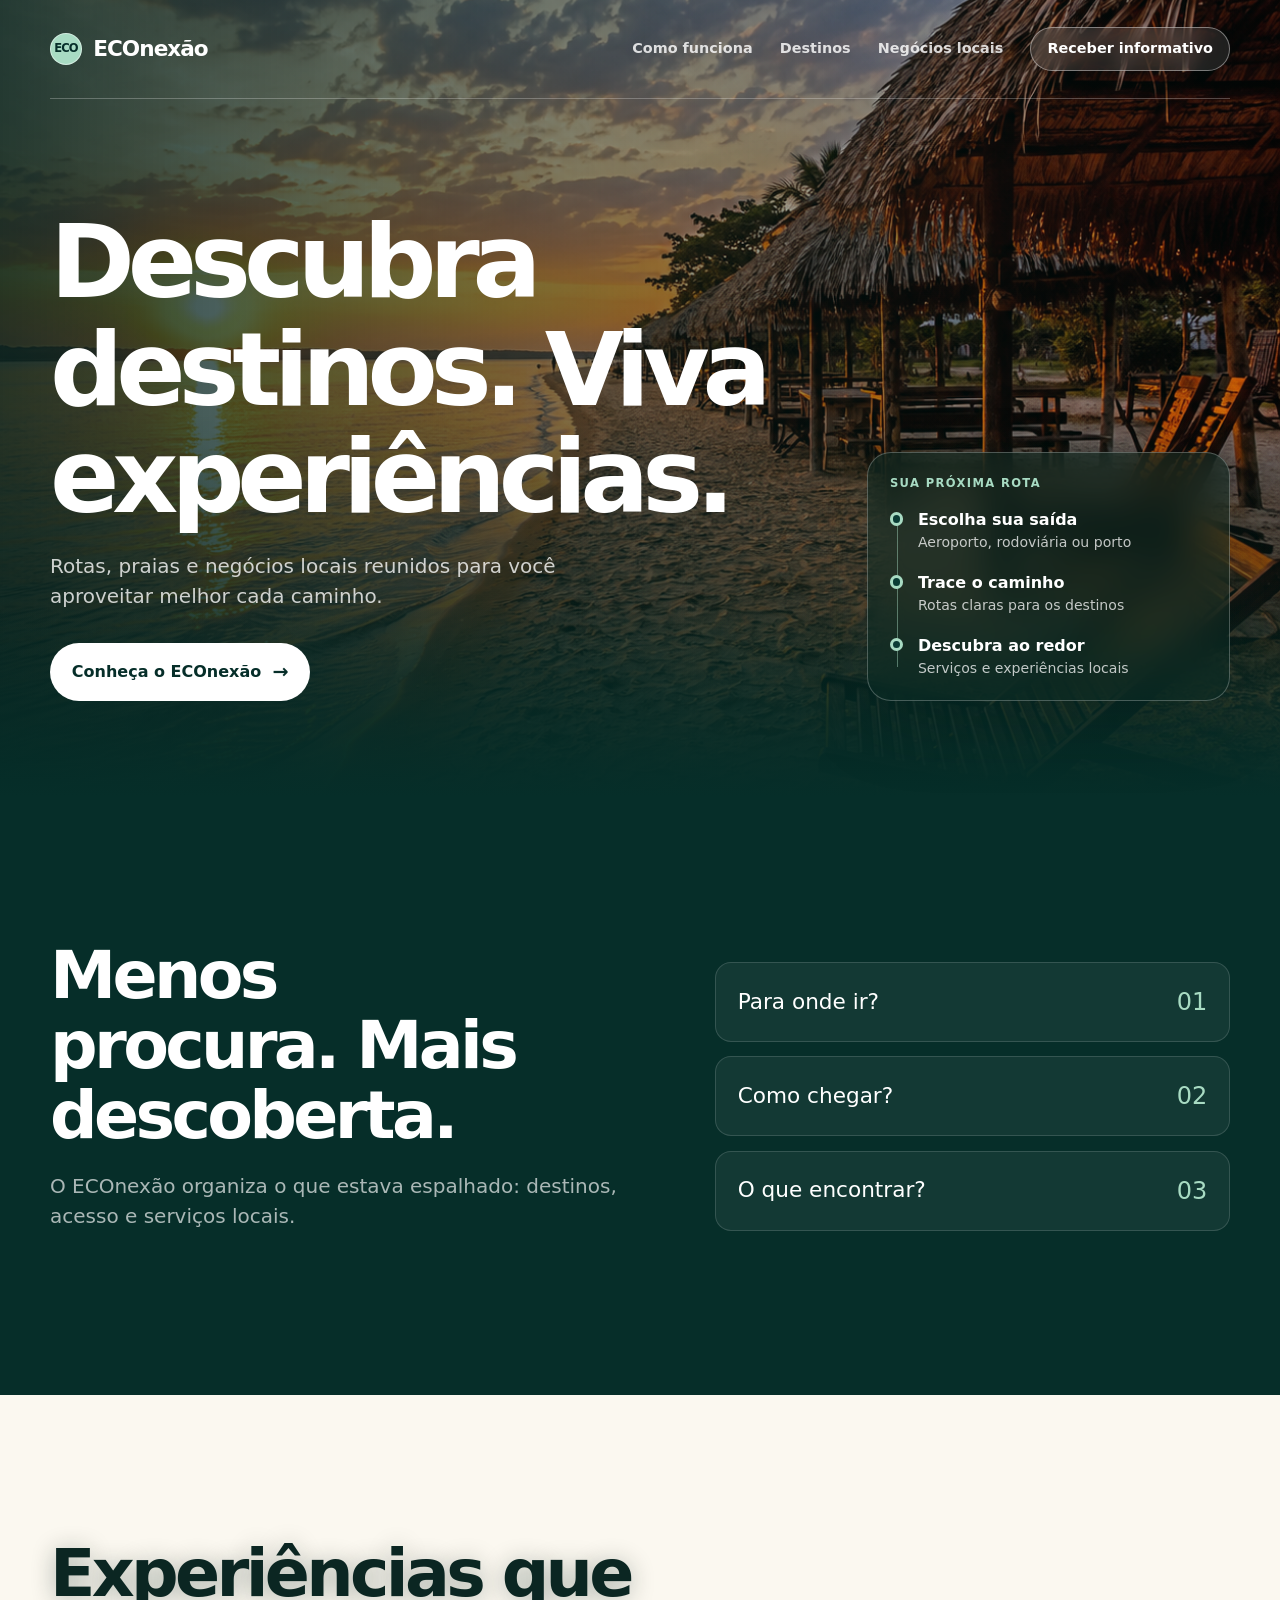
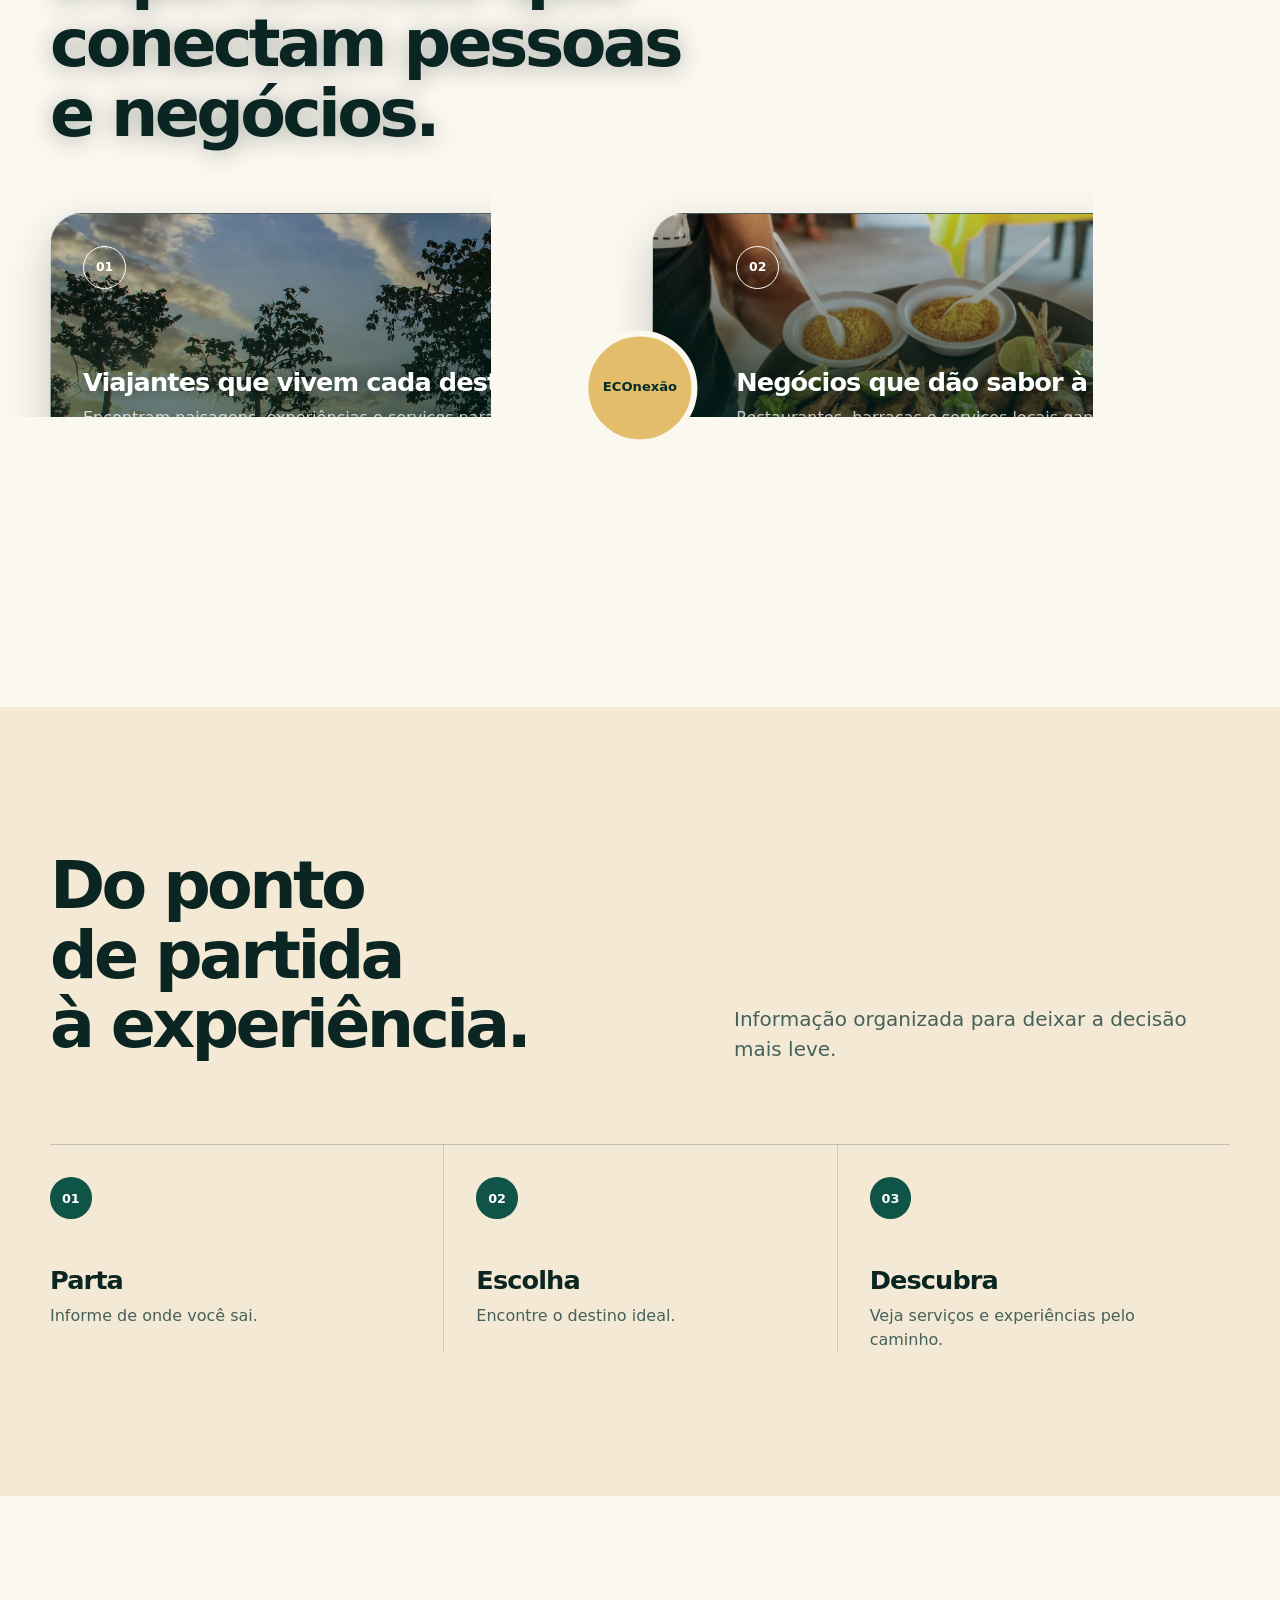
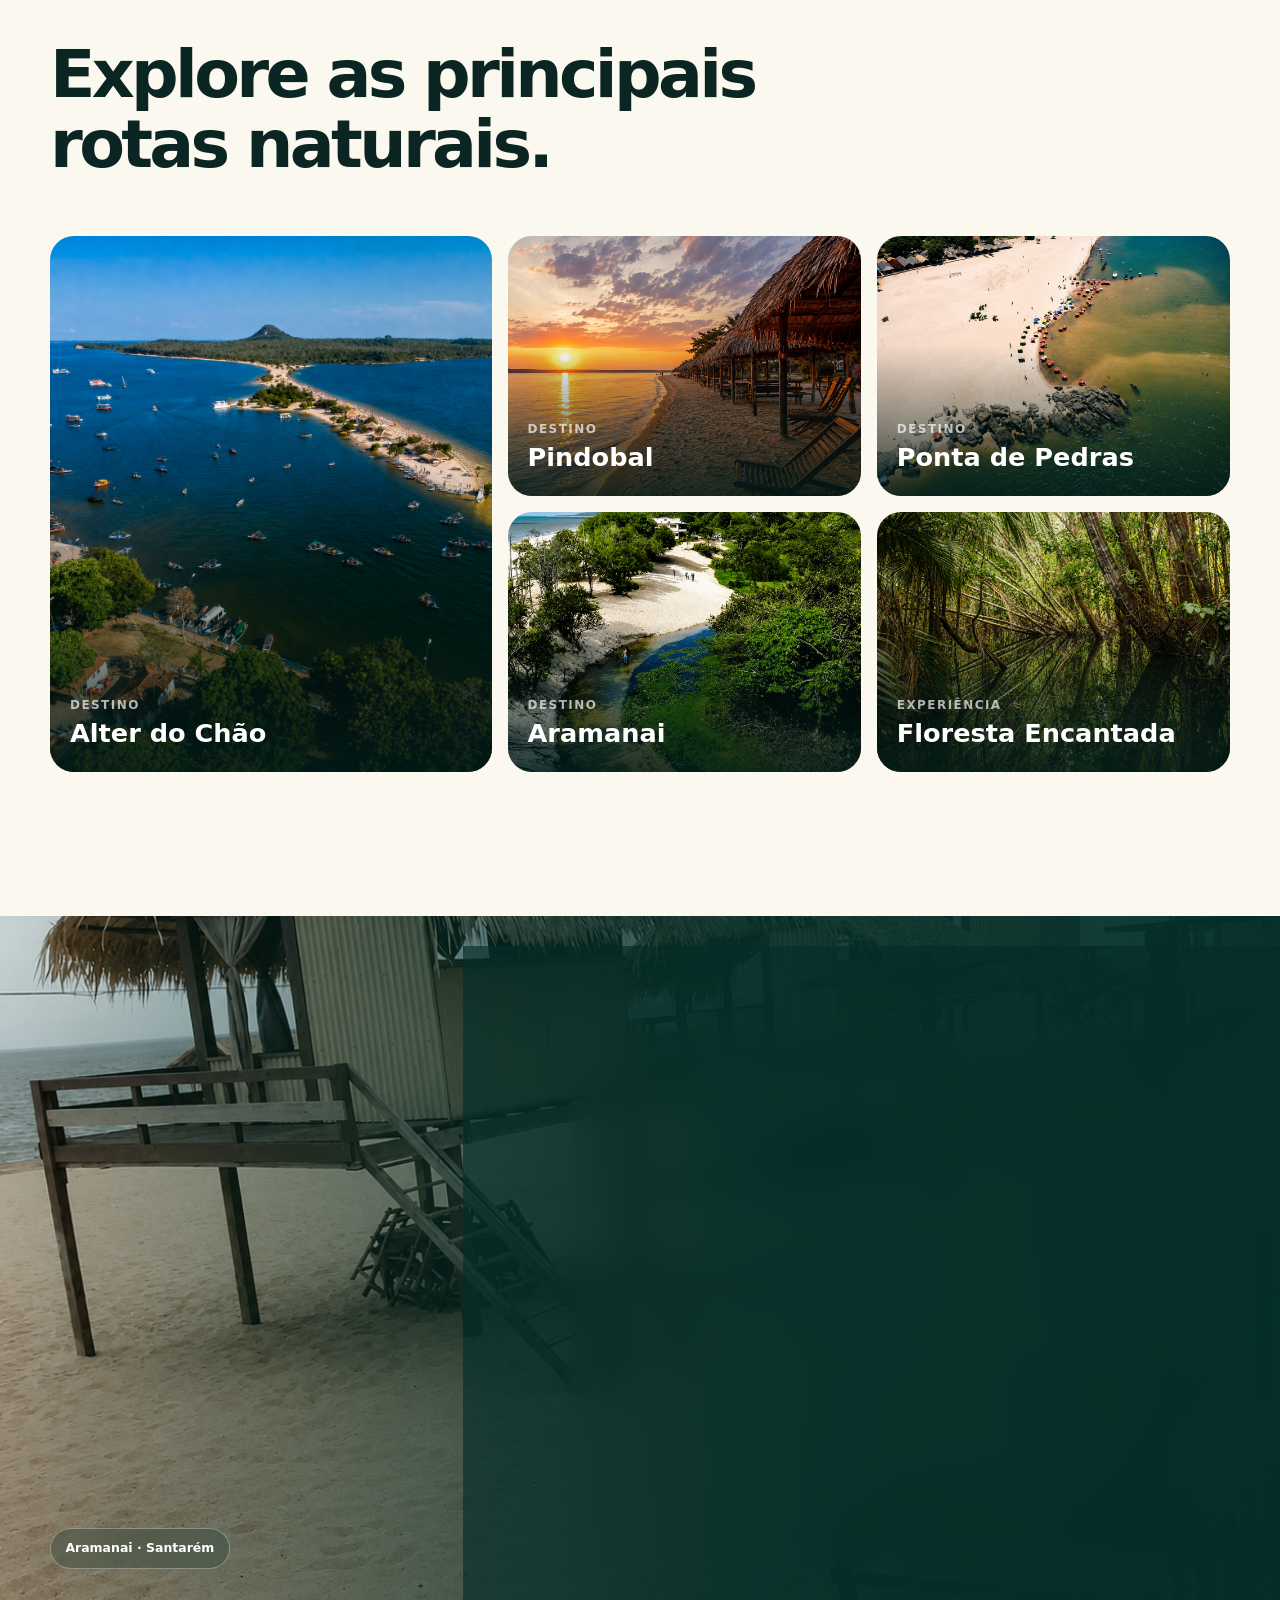
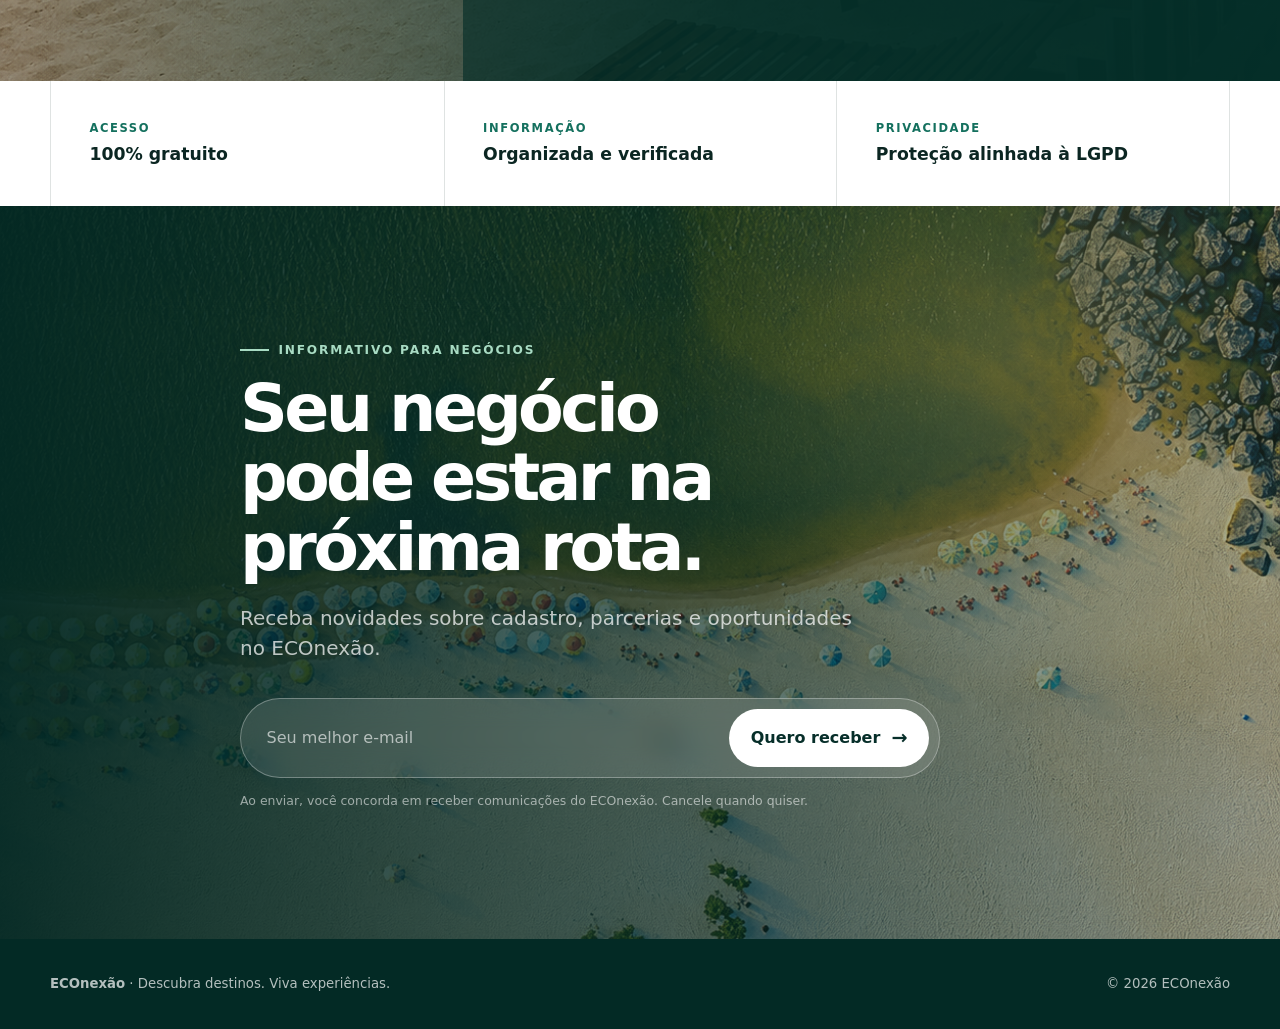
==== index.html @ aab12cb5 "Adicionar landing page do ECOnexao" ====
<!doctype html>
<html lang="pt-BR">
  <head>
    <meta charset="utf-8" />
    <meta name="viewport" content="width=device-width, initial-scale=1" />
    <meta
      name="description"
      content="ECOnexão conecta visitantes, rotas naturais e negócios locais de Santarém em uma experiência simples e gratuita."
    />
    <meta name="theme-color" content="#0a3c35" />
    <meta property="og:type" content="website" />
    <meta property="og:title" content="ECOnexão — Descubra destinos. Viva experiências." />
    <meta
      property="og:description"
      content="Rotas, praias e negócios locais em um só lugar."
    />
    <meta property="og:image" content="assets/images/alter3.png" />
    <title>ECOnexão — Descubra destinos. Viva experiências.</title>

    <style>
      :root {
        --ink: #0b2622;
        --ink-soft: #45615b;
        --green-950: #062e29;
        --green-900: #0a3c35;
        --green-800: #105347;
        --green-700: #14705e;
        --mint: #a8dbc3;
        --sand: #f4e9d4;
        --gold: #e3bd69;
        --cream: #fbf8f0;
        --white: #ffffff;
        --line: rgba(11, 38, 34, 0.13);
        --shadow: 0 24px 70px rgba(4, 35, 30, 0.17);
        --radius-xl: 2rem;
        --radius-lg: 1.5rem;
        --radius-md: 1rem;
        --page: min(1180px, calc(100% - 3rem));
      }

      *,
      *::before,
      *::after {
        box-sizing: border-box;
      }

      html {
        scroll-behavior: smooth;
      }

      body {
        margin: 0;
        color: var(--ink);
        background: var(--cream);
        font-family:
          Inter, ui-sans-serif, system-ui, -apple-system, BlinkMacSystemFont, "Segoe UI",
          sans-serif;
        line-height: 1.5;
        -webkit-font-smoothing: antialiased;
      }

      body.menu-open {
        overflow: hidden;
      }

      img {
        display: block;
        max-width: 100%;
      }

      a {
        color: inherit;
        text-decoration: none;
      }

      button,
      input {
        font: inherit;
      }

      button,
      a {
        -webkit-tap-highlight-color: transparent;
      }

      :focus-visible {
        outline: 3px solid var(--gold);
        outline-offset: 4px;
      }

      .skip-link {
        position: fixed;
        z-index: 100;
        top: 0.75rem;
        left: 0.75rem;
        padding: 0.7rem 1rem;
        border-radius: 999px;
        color: var(--white);
        background: var(--green-900);
        transform: translateY(-150%);
        transition: transform 180ms ease;
      }

      .skip-link:focus {
        transform: translateY(0);
      }

      .container {
        width: var(--page);
        margin-inline: auto;
      }

      .eyebrow {
        display: inline-flex;
        align-items: center;
        gap: 0.6rem;
        margin: 0 0 1rem;
        color: var(--green-700);
        font-size: 0.76rem;
        font-weight: 800;
        letter-spacing: 0.15em;
        line-height: 1.2;
        text-transform: uppercase;
      }

      .eyebrow::before {
        width: 1.8rem;
        height: 2px;
        background: currentColor;
        content: "";
      }

      .eyebrow--light {
        color: var(--mint);
      }

      h1,
      h2,
      h3,
      p {
        margin-top: 0;
      }

      h1,
      h2,
      h3 {
        line-height: 1.05;
        text-wrap: balance;
      }

      h1 {
        max-width: 820px;
        margin-bottom: 1.3rem;
        font-size: clamp(3.6rem, 8vw, 7.8rem);
        font-weight: 560;
        letter-spacing: -0.07em;
      }

      h2 {
        margin-bottom: 1.25rem;
        font-size: clamp(2.25rem, 5.2vw, 4.8rem);
        font-weight: 580;
        letter-spacing: -0.055em;
      }

      h3 {
        margin-bottom: 0.65rem;
        font-size: clamp(1.35rem, 2vw, 1.8rem);
        letter-spacing: -0.035em;
      }

      .lead {
        max-width: 670px;
        color: var(--ink-soft);
        font-size: clamp(1.05rem, 2vw, 1.25rem);
      }

      .button {
        display: inline-flex;
        min-height: 3.35rem;
        align-items: center;
        justify-content: center;
        gap: 0.7rem;
        padding: 0.85rem 1.3rem;
        border: 1px solid transparent;
        border-radius: 999px;
        color: var(--white);
        background: var(--green-700);
        font-weight: 760;
        cursor: pointer;
        transition:
          transform 180ms ease,
          background-color 180ms ease,
          box-shadow 180ms ease;
      }

      .button:hover {
        background: var(--green-800);
        box-shadow: 0 13px 28px rgba(6, 46, 41, 0.2);
        transform: translateY(-2px);
      }

      .button--light {
        color: var(--green-950);
        background: var(--white);
      }

      .button--light:hover {
        color: var(--white);
        background: var(--green-700);
      }

      .button__arrow {
        font-size: 1.2em;
        transition: transform 180ms ease;
      }

      .button:hover .button__arrow {
        transform: translateX(3px);
      }

      /* Header */
      .site-header {
        position: absolute;
        z-index: 20;
        top: 0;
        right: 0;
        left: 0;
        color: var(--white);
      }

      .nav {
        display: flex;
        min-height: 6.2rem;
        align-items: center;
        justify-content: space-between;
        gap: 2rem;
        border-bottom: 1px solid rgba(255, 255, 255, 0.25);
      }

      .brand {
        display: inline-flex;
        align-items: center;
        gap: 0.7rem;
        font-size: 1.35rem;
        font-weight: 760;
        letter-spacing: -0.045em;
      }

      .brand__mark {
        display: grid;
        width: 2rem;
        height: 2rem;
        place-items: center;
        border: 1px solid rgba(255, 255, 255, 0.5);
        border-radius: 50%;
        color: var(--green-950);
        background: var(--mint);
        font-size: 0.72rem;
        font-weight: 900;
        letter-spacing: -0.08em;
      }

      .nav__links {
        display: flex;
        align-items: center;
        gap: 1.7rem;
        font-size: 0.9rem;
        font-weight: 680;
      }

      .nav__links > a:not(.nav__cta) {
        opacity: 0.82;
        transition: opacity 180ms ease;
      }

      .nav__links > a:hover {
        opacity: 1;
      }

      .nav__cta {
        padding: 0.65rem 1rem;
        border: 1px solid rgba(255, 255, 255, 0.4);
        border-radius: 999px;
        background: rgba(255, 255, 255, 0.1);
        backdrop-filter: blur(10px);
      }

      .menu-button {
        display: none;
        width: 2.8rem;
        height: 2.8rem;
        padding: 0;
        border: 1px solid rgba(255, 255, 255, 0.35);
        border-radius: 50%;
        color: var(--white);
        background: rgba(255, 255, 255, 0.08);
        font-size: 1.25rem;
        cursor: pointer;
      }

      /* Hero */
      .hero {
        position: relative;
        display: grid;
        min-height: 780px;
        align-items: end;
        overflow: hidden;
        color: var(--white);
        background:
          linear-gradient(90deg, rgba(2, 32, 28, 0.85) 0%, rgba(2, 32, 28, 0.4) 56%, rgba(2, 32, 28, 0.16) 100%),
          linear-gradient(0deg, rgba(3, 36, 31, 0.84) 0%, transparent 48%),
          url("assets/images/pindobal4.png") center 63% / cover no-repeat;
      }

      .hero::after {
        position: absolute;
        inset: auto 0 0;
        height: 12rem;
        background: linear-gradient(0deg, var(--green-950), transparent);
        content: "";
        pointer-events: none;
      }

      .hero__content {
        position: relative;
        z-index: 2;
        display: grid;
        grid-template-columns: minmax(0, 1.35fr) minmax(280px, 0.65fr);
        align-items: end;
        gap: 4rem;
        padding: 13rem 0 6rem;
      }

      .hero__copy .eyebrow {
        color: var(--mint);
      }

      .hero__copy .lead {
        max-width: 590px;
        margin-bottom: 2rem;
        color: rgba(255, 255, 255, 0.78);
      }

      .route-card {
        padding: 1.35rem;
        border: 1px solid rgba(255, 255, 255, 0.25);
        border-radius: var(--radius-lg);
        background: rgba(5, 43, 37, 0.45);
        box-shadow: var(--shadow);
        backdrop-filter: blur(18px);
      }

      .route-card__label {
        margin-bottom: 1rem;
        color: var(--mint);
        font-size: 0.72rem;
        font-weight: 800;
        letter-spacing: 0.12em;
        text-transform: uppercase;
      }

      .route-card__path {
        position: relative;
        display: grid;
        gap: 1.1rem;
        margin: 0;
        padding: 0;
        list-style: none;
      }

      .route-card__path::before {
        position: absolute;
        top: 0.75rem;
        bottom: 0.75rem;
        left: 0.42rem;
        width: 1px;
        background: rgba(168, 219, 195, 0.45);
        content: "";
      }

      .route-card__path li {
        position: relative;
        display: grid;
        grid-template-columns: 1rem 1fr;
        gap: 0.75rem;
        align-items: start;
        color: rgba(255, 255, 255, 0.75);
        font-size: 0.88rem;
      }

      .route-card__path li::before {
        z-index: 1;
        width: 0.85rem;
        height: 0.85rem;
        margin-top: 0.25rem;
        border: 3px solid var(--mint);
        border-radius: 50%;
        background: var(--green-900);
        content: "";
      }

      .route-card__path strong {
        display: block;
        color: var(--white);
        font-size: 1rem;
      }

      /* Narrative */
      .problem {
        position: relative;
        padding: 9rem 0;
        color: var(--white);
        background: var(--green-950);
      }

      .problem__grid {
        display: grid;
        grid-template-columns: 1.05fr 0.95fr;
        align-items: center;
        gap: 6rem;
      }

      .problem h2 {
        max-width: 680px;
      }

      .problem .lead {
        color: rgba(255, 255, 255, 0.66);
      }

      .questions {
        position: relative;
        display: grid;
        gap: 0.9rem;
      }

      .question {
        display: flex;
        min-height: 5rem;
        align-items: center;
        justify-content: space-between;
        gap: 1.5rem;
        padding: 1.1rem 1.35rem;
        border: 1px solid rgba(255, 255, 255, 0.14);
        border-radius: var(--radius-md);
        background: rgba(255, 255, 255, 0.055);
        font-size: clamp(1.08rem, 2vw, 1.35rem);
      }

      .question span:last-child {
        color: var(--mint);
        font-size: 1.5rem;
      }

      .connection {
        position: relative;
        padding: 9rem 0;
        color: var(--ink);
        background: var(--cream);
      }

      .connection__head {
        max-width: 870px;
        margin-bottom: 4rem;
      }

      .connection__head h2 {
        text-shadow: 0 3px 24px rgba(2, 30, 26, 0.32);
      }

      .connection__grid {
        position: relative;
        display: grid;
        grid-template-columns: 1fr 1fr;
        gap: 1.5rem;
      }

      .audience-card {
        min-height: 350px;
        padding: 2rem;
        border: 1px solid rgba(255, 255, 255, 0.25);
        border-radius: var(--radius-xl);
        background: rgba(4, 48, 41, 0.68);
        box-shadow: 0 18px 45px rgba(2, 31, 27, 0.22);
        backdrop-filter: blur(14px);
      }

      .audience-card:first-child {
        color: var(--white);
        background:
          linear-gradient(0deg, rgba(3, 38, 33, 0.94) 0%, rgba(3, 38, 33, 0.48) 56%, rgba(3, 38, 33, 0.12) 100%),
          url("assets/images/turista.webp") center / cover no-repeat;
        text-shadow: 0 2px 18px rgba(2, 28, 25, 0.7);
      }

      .audience-card:last-child {
        padding-left: 5.2rem;
        color: var(--white);
        background:
          linear-gradient(0deg, rgba(3, 38, 33, 0.94) 0%, rgba(3, 38, 33, 0.58) 58%, rgba(3, 38, 33, 0.18) 100%),
          url("assets/images/charutinho.jpg") center / cover no-repeat;
        text-shadow: 0 2px 18px rgba(2, 28, 25, 0.7);
      }

      .audience-card__index {
        display: grid;
        width: 2.7rem;
        height: 2.7rem;
        margin-bottom: 5rem;
        place-items: center;
        border: 1px solid currentColor;
        border-radius: 50%;
        font-size: 0.78rem;
        font-weight: 800;
      }

      .audience-card p {
        max-width: 440px;
        margin-bottom: 0;
        opacity: 0.74;
      }

      .connection__bridge {
        position: absolute;
        z-index: 2;
        top: 50%;
        left: 50%;
        display: grid;
        width: 7.2rem;
        height: 7.2rem;
        place-items: center;
        border: 6px solid var(--cream);
        border-radius: 50%;
        color: var(--green-950);
        background: var(--gold);
        font-size: 0.82rem;
        font-weight: 850;
        text-align: center;
        transform: translate(-50%, -50%);
      }

      /* Steps */
      .how {
        padding: 9rem 0;
        background: var(--sand);
      }

      .how__head {
        display: grid;
        grid-template-columns: 1fr 0.8fr;
        align-items: end;
        gap: 4rem;
        margin-bottom: 4rem;
      }

      .how__head .lead {
        margin-bottom: 1rem;
      }

      .steps {
        display: grid;
        grid-template-columns: repeat(3, 1fr);
        border-top: 1px solid rgba(11, 38, 34, 0.22);
      }

      .step {
        padding: 2rem 2rem 0 0;
      }

      .step + .step {
        padding-left: 2rem;
        border-left: 1px solid rgba(11, 38, 34, 0.16);
      }

      .step__number {
        display: inline-grid;
        width: 2.6rem;
        height: 2.6rem;
        margin-bottom: 3rem;
        place-items: center;
        border-radius: 50%;
        color: var(--white);
        background: var(--green-800);
        font-size: 0.8rem;
        font-weight: 800;
      }

      .step p {
        max-width: 290px;
        margin-bottom: 0;
        color: var(--ink-soft);
      }

      /* Destinations */
      .destinations {
        padding: 9rem 0;
        overflow: hidden;
      }

      .destinations__head {
        display: flex;
        align-items: end;
        justify-content: space-between;
        gap: 3rem;
        margin-bottom: 3.5rem;
      }

      .destinations__head h2 {
        max-width: 760px;
        margin-bottom: 0;
      }

      .destinations__note {
        max-width: 290px;
        margin-bottom: 0.75rem;
        color: var(--ink-soft);
        font-size: 0.95rem;
      }

      .destination-grid {
        display: grid;
        grid-template-columns: 1.25fr 1fr 1fr;
        grid-template-rows: 260px 260px;
        gap: 1rem;
      }

      .destination {
        position: relative;
        min-height: 240px;
        overflow: hidden;
        border-radius: var(--radius-lg);
        color: var(--white);
        background: var(--green-900);
      }

      .destination:first-child {
        grid-row: 1 / 3;
      }

      .destination img {
        width: 100%;
        height: 100%;
        object-fit: cover;
        transition: transform 600ms cubic-bezier(0.2, 0.8, 0.2, 1);
      }

      .destination::after {
        position: absolute;
        inset: 0;
        background: linear-gradient(0deg, rgba(2, 28, 25, 0.82), transparent 58%);
        content: "";
      }

      .destination:hover img {
        transform: scale(1.04);
      }

      .destination__label {
        position: absolute;
        z-index: 1;
        right: 1.25rem;
        bottom: 1.25rem;
        left: 1.25rem;
      }

      .destination__label span {
        display: block;
        color: rgba(255, 255, 255, 0.68);
        font-size: 0.75rem;
        font-weight: 750;
        letter-spacing: 0.12em;
        text-transform: uppercase;
      }

      .destination__label strong {
        font-size: clamp(1.2rem, 2vw, 1.65rem);
      }

      /* Business */
      .business {
        position: relative;
        min-height: 720px;
        display: grid;
        align-items: center;
        overflow: hidden;
        color: var(--white);
        background:
          linear-gradient(90deg, rgba(5, 48, 42, 0.15), rgba(5, 48, 42, 0.88) 58%, rgba(5, 48, 42, 0.97)),
          url("assets/images/aramanai1.png") center / cover;
      }

      .business__content {
        display: grid;
        grid-template-columns: 0.78fr 1.22fr;
        align-items: center;
        gap: 6rem;
        padding: 7rem 0;
      }

      .business__photo-label {
        align-self: end;
        width: fit-content;
        padding: 0.65rem 0.9rem;
        border: 1px solid rgba(255, 255, 255, 0.32);
        border-radius: 999px;
        background: rgba(5, 48, 42, 0.26);
        font-size: 0.78rem;
        font-weight: 750;
        backdrop-filter: blur(12px);
      }

      .business__panel {
        padding: clamp(2rem, 5vw, 4.5rem);
        border: 1px solid rgba(255, 255, 255, 0.2);
        border-radius: var(--radius-xl);
        background: rgba(5, 46, 40, 0.66);
        box-shadow: var(--shadow);
        backdrop-filter: blur(18px);
      }

      .business__panel h2 {
        max-width: 700px;
      }

      .business__panel > p {
        max-width: 590px;
        color: rgba(255, 255, 255, 0.7);
      }

      .business__benefits {
        display: grid;
        grid-template-columns: repeat(3, 1fr);
        gap: 1rem;
        margin-top: 2.5rem;
      }

      .benefit {
        padding-top: 1rem;
        border-top: 1px solid rgba(168, 219, 195, 0.38);
      }

      .benefit strong {
        display: block;
        margin-bottom: 0.3rem;
        color: var(--mint);
      }

      .benefit span {
        color: rgba(255, 255, 255, 0.66);
        font-size: 0.86rem;
      }

      .trust {
        background: var(--white);
      }

      .trust__grid {
        display: grid;
        grid-template-columns: repeat(3, 1fr);
        border-inline: 1px solid var(--line);
      }

      .trust__item {
        padding: 2.4rem;
      }

      .trust__item + .trust__item {
        border-left: 1px solid var(--line);
      }

      .trust__item span {
        display: block;
        margin-bottom: 0.3rem;
        color: var(--green-700);
        font-size: 0.72rem;
        font-weight: 850;
        letter-spacing: 0.14em;
        text-transform: uppercase;
      }

      .trust__item strong {
        font-size: 1.08rem;
      }

      /* Newsletter */
      .newsletter {
        position: relative;
        display: grid;
        min-height: 720px;
        align-items: center;
        overflow: hidden;
        color: var(--white);
        background:
          linear-gradient(90deg, rgba(3, 40, 35, 0.96), rgba(3, 40, 35, 0.62) 64%, rgba(3, 40, 35, 0.32)),
          url("assets/images/pontadepedras1.png") center 58% / cover;
      }

      .newsletter::before {
        position: absolute;
        inset: 0;
        background-image: radial-gradient(circle at 80% 20%, rgba(227, 189, 105, 0.28), transparent 30%);
        content: "";
      }

      .newsletter__content {
        position: relative;
        z-index: 1;
        max-width: 800px;
        padding: 8rem 0;
      }

      .newsletter h2 {
        max-width: 760px;
      }

      .newsletter .lead {
        max-width: 620px;
        margin-bottom: 2.2rem;
        color: rgba(255, 255, 255, 0.72);
      }

      .signup-form {
        display: grid;
        grid-template-columns: minmax(0, 1fr) auto;
        gap: 0.7rem;
        max-width: 700px;
        padding: 0.6rem;
        border: 1px solid rgba(255, 255, 255, 0.3);
        border-radius: 999px;
        background: rgba(255, 255, 255, 0.11);
        backdrop-filter: blur(14px);
      }

      .signup-form label {
        position: absolute;
        width: 1px;
        height: 1px;
        overflow: hidden;
        clip: rect(0, 0, 0, 0);
        white-space: nowrap;
        clip-path: inset(50%);
      }

      .signup-form input {
        width: 100%;
        min-height: 3.35rem;
        padding: 0 1rem;
        border: 0;
        outline: 0;
        color: var(--white);
        background: transparent;
      }

      .signup-form input::placeholder {
        color: rgba(255, 255, 255, 0.62);
      }

      .signup-form input:focus-visible {
        border-radius: 999px;
        outline: 2px solid var(--gold);
        outline-offset: 0;
      }

      .form-note {
        max-width: 660px;
        margin: 0.9rem 0 0;
        color: rgba(255, 255, 255, 0.56);
        font-size: 0.78rem;
      }

      .form-status {
        display: none;
        max-width: 700px;
        margin-top: 1rem;
        padding: 1rem 1.2rem;
        border: 1px solid rgba(168, 219, 195, 0.42);
        border-radius: var(--radius-md);
        color: var(--mint);
        background: rgba(168, 219, 195, 0.08);
        font-weight: 700;
      }

      .form-status.is-visible {
        display: block;
      }

      /* Footer */
      .site-footer {
        color: rgba(255, 255, 255, 0.7);
        background: #032a25;
      }

      .footer__content {
        display: grid;
        grid-template-columns: 1fr auto;
        gap: 2rem;
        align-items: center;
        padding: 2.2rem 0;
        font-size: 0.83rem;
      }

      .footer__content p {
        margin: 0;
      }

      .footer__content a {
        color: var(--white);
        font-weight: 700;
      }

      @media (max-width: 980px) {
        .hero__content,
        .problem__grid,
        .how__head,
        .business__content {
          grid-template-columns: 1fr;
        }

        .hero__content {
          gap: 2.5rem;
        }

        .route-card {
          max-width: 460px;
        }

        .problem__grid,
        .business__content {
          gap: 3.5rem;
        }

        .destination-grid {
          grid-template-columns: 1fr 1fr;
          grid-template-rows: repeat(3, 260px);
        }

        .destination:first-child {
          grid-row: 1 / 3;
        }

        .business {
          background:
            linear-gradient(0deg, rgba(5, 48, 42, 0.96), rgba(5, 48, 42, 0.3)),
            url("assets/images/aramanai1.png") center / cover;
        }

        .business__photo-label {
          display: none;
        }
      }

      @media (max-width: 760px) {
        :root {
          --page: min(100% - 2rem, 1180px);
        }

        h1 {
          font-size: clamp(3.2rem, 18vw, 5.4rem);
        }

        .nav {
          min-height: 5.2rem;
        }

        .menu-button {
          display: grid;
          place-items: center;
        }

        .nav__links {
          position: fixed;
          z-index: 30;
          top: 5.2rem;
          right: 1rem;
          left: 1rem;
          display: none;
          align-items: stretch;
          gap: 0;
          padding: 0.7rem;
          border: 1px solid rgba(255, 255, 255, 0.18);
          border-radius: var(--radius-lg);
          background: rgba(6, 46, 41, 0.97);
          box-shadow: var(--shadow);
          backdrop-filter: blur(16px);
        }

        .nav__links.is-open {
          display: grid;
        }

        .nav__links a {
          padding: 1rem;
        }

        .nav__cta {
          margin-top: 0.3rem;
          text-align: center;
        }

        .hero {
          min-height: 820px;
          background:
            linear-gradient(0deg, rgba(2, 32, 28, 0.94), rgba(2, 32, 28, 0.24)),
            url("assets/images/pindobal4.png") 52% center / cover no-repeat;
        }

        .hero__content {
          padding: 10rem 0 4rem;
        }

        .problem,
        .connection,
        .how,
        .destinations {
          padding: 6.5rem 0;
        }

        .connection__grid {
          grid-template-columns: 1fr;
          gap: 1rem;
        }

        .connection__bridge {
          position: relative;
          top: auto;
          left: auto;
          grid-row: 2;
          width: 100%;
          height: auto;
          min-height: 3.4rem;
          border: 0;
          border-radius: 999px;
          transform: none;
        }

        .audience-card:last-child {
          padding-left: 2rem;
        }

        .audience-card {
          min-height: 310px;
        }

        .audience-card__index {
          margin-bottom: 4rem;
        }

        .steps {
          grid-template-columns: 1fr;
        }

        .step {
          display: grid;
          grid-template-columns: auto 1fr;
          column-gap: 1.2rem;
          padding: 1.5rem 0;
        }

        .step + .step {
          padding-left: 0;
          border-top: 1px solid rgba(11, 38, 34, 0.16);
          border-left: 0;
        }

        .step__number {
          grid-row: 1 / 3;
          margin-bottom: 0;
        }

        .destinations__head {
          display: block;
        }

        .destinations__note {
          margin-top: 1.5rem;
        }

        .business__benefits,
        .trust__grid {
          grid-template-columns: 1fr;
        }

        .trust__grid {
          border-inline: 0;
        }

        .trust__item {
          padding-inline: 0;
        }

        .trust__item + .trust__item {
          border-top: 1px solid var(--line);
          border-left: 0;
        }

        .signup-form {
          grid-template-columns: 1fr;
          padding: 0.7rem;
          border-radius: var(--radius-lg);
        }

        .signup-form input {
          min-height: 3rem;
        }

        .footer__content {
          grid-template-columns: 1fr;
          gap: 0.65rem;
        }
      }

      @media (max-width: 520px) {
        .destination-grid {
          display: grid;
          grid-template-columns: 1fr;
          grid-template-rows: repeat(5, 280px);
        }

        .destination:first-child {
          grid-row: auto;
          grid-column: auto;
        }

        .business__panel {
          padding: 1.5rem;
        }
      }

      @media (prefers-reduced-motion: reduce) {
        html {
          scroll-behavior: auto;
        }

        *,
        *::before,
        *::after {
          scroll-behavior: auto !important;
          transition-duration: 0.01ms !important;
        }
      }
    </style>
  </head>

  <body>
    <a class="skip-link" href="#conteudo">Ir para o conteúdo</a>

    <header class="site-header">
      <nav class="nav container" aria-label="Navegação principal">
        <a class="brand" href="#inicio" aria-label="ECOnexão — início">
          <span class="brand__mark" aria-hidden="true">ECO</span>
          <span>ECOnexão</span>
        </a>

        <button
          class="menu-button"
          type="button"
          aria-expanded="false"
          aria-controls="menu-principal"
          aria-label="Abrir menu"
        >
          <span aria-hidden="true">☰</span>
        </button>

        <div class="nav__links" id="menu-principal">
          <a href="#como-funciona">Como funciona</a>
          <a href="#destinos">Destinos</a>
          <a href="#negocios">Negócios locais</a>
          <a class="nav__cta" href="#informativo">Receber informativo</a>
        </div>
      </nav>
    </header>

    <main id="conteudo">
      <section class="hero" id="inicio" aria-labelledby="titulo-principal">
        <div class="hero__content container">
          <div class="hero__copy">
            <h1 id="titulo-principal">Descubra destinos. Viva experiências.</h1>
            <p class="lead">
              Rotas, praias e negócios locais reunidos para você aproveitar melhor cada caminho.
            </p>
            <a class="button button--light" href="#descoberta">
              Conheça o ECOnexão
              <span class="button__arrow" aria-hidden="true">→</span>
            </a>
          </div>

          <aside class="route-card" aria-label="Exemplo de rota no ECOnexão">
            <p class="route-card__label">Sua próxima rota</p>
            <ol class="route-card__path">
              <li>
                <span><strong>Escolha sua saída</strong>Aeroporto, rodoviária ou porto</span>
              </li>
              <li>
                <span><strong>Trace o caminho</strong>Rotas claras para os destinos</span>
              </li>
              <li>
                <span><strong>Descubra ao redor</strong>Serviços e experiências locais</span>
              </li>
            </ol>
          </aside>
        </div>
      </section>

      <section class="problem" id="descoberta" aria-labelledby="titulo-problema">
        <div class="problem__grid container">
          <div>
            <h2 id="titulo-problema">Menos procura. Mais descoberta.</h2>
            <p class="lead">
              O ECOnexão organiza o que estava espalhado: destinos, acesso e serviços locais.
            </p>
          </div>

          <div class="questions" aria-label="Dúvidas respondidas pelo ECOnexão">
            <div class="question"><span>Para onde ir?</span><span aria-hidden="true">01</span></div>
            <div class="question"><span>Como chegar?</span><span aria-hidden="true">02</span></div>
            <div class="question"><span>O que encontrar?</span><span aria-hidden="true">03</span></div>
          </div>
        </div>
      </section>

      <section class="connection" aria-labelledby="titulo-conexao">
        <div class="container">
          <div class="connection__head">
            <h2 id="titulo-conexao">Experiências que conectam pessoas e negócios.</h2>
          </div>

          <div class="connection__grid">
            <article class="audience-card">
              <span class="audience-card__index" aria-hidden="true">01</span>
              <h3>Viajantes que vivem cada destino</h3>
              <p>Encontram paisagens, experiências e serviços para aproveitar a rota no próprio ritmo.</p>
            </article>

            <div class="connection__bridge" aria-hidden="true">ECOnexão</div>

            <article class="audience-card">
              <span class="audience-card__index" aria-hidden="true">02</span>
              <h3>Negócios que dão sabor à rota</h3>
              <p>Restaurantes, barracas e serviços locais ganham visibilidade no momento da escolha.</p>
            </article>
          </div>
        </div>
      </section>

      <section class="how" id="como-funciona" aria-labelledby="titulo-como-funciona">
        <div class="container">
          <div class="how__head">
            <div>
              <h2 id="titulo-como-funciona">Do ponto de partida à experiência.</h2>
            </div>
            <p class="lead">Informação organizada para deixar a decisão mais leve.</p>
          </div>

          <div class="steps">
            <article class="step">
              <span class="step__number" aria-hidden="true">01</span>
              <h3>Parta</h3>
              <p>Informe de onde você sai.</p>
            </article>
            <article class="step">
              <span class="step__number" aria-hidden="true">02</span>
              <h3>Escolha</h3>
              <p>Encontre o destino ideal.</p>
            </article>
            <article class="step">
              <span class="step__number" aria-hidden="true">03</span>
              <h3>Descubra</h3>
              <p>Veja serviços e experiências pelo caminho.</p>
            </article>
          </div>
        </div>
      </section>

      <section class="destinations" id="destinos" aria-labelledby="titulo-destinos">
        <div class="container">
          <div class="destinations__head">
            <div>
              <h2 id="titulo-destinos">Explore as principais rotas naturais.</h2>
            </div>
          </div>

          <div class="destination-grid">
            <article class="destination">
              <img
                src="assets/images/alter3.png"
                alt="Vista aérea da praia de Alter do Chão cercada pelas águas"
                loading="lazy"
                decoding="async"
              />
              <div class="destination__label"><span>Destino</span><strong>Alter do Chão</strong></div>
            </article>

            <article class="destination">
              <img
                src="assets/images/pindobal4.png"
                alt="Praia do Pindobal ao pôr do sol"
                loading="lazy"
                decoding="async"
              />
              <div class="destination__label"><span>Destino</span><strong>Pindobal</strong></div>
            </article>

            <article class="destination">
              <img
                src="assets/images/pontadepedras3.png"
                alt="Vista aérea da faixa de areia de Ponta de Pedras"
                loading="lazy"
                decoding="async"
              />
              <div class="destination__label"><span>Destino</span><strong>Ponta de Pedras</strong></div>
            </article>

            <article class="destination">
              <img
                src="assets/images/aramanai2.png"
                alt="Caminho entre a vegetação e a praia de Aramanai"
                loading="lazy"
                decoding="async"
              />
              <div class="destination__label"><span>Destino</span><strong>Aramanai</strong></div>
            </article>

            <article class="destination">
              <img
                src="assets/images/florestaencantada.png"
                alt="Vegetação refletida nas águas da Floresta Encantada"
                loading="lazy"
                decoding="async"
              />
              <div class="destination__label"><span>Experiência</span><strong>Floresta Encantada</strong></div>
            </article>
          </div>
        </div>
      </section>

      <section class="business" id="negocios" aria-labelledby="titulo-negocios">
        <div class="business__content container">
          <span class="business__photo-label">Aramanai · Santarém</span>

          <div class="business__panel">
            <h2 id="titulo-negocios">A rota também chega aos negócios.</h2>
            <p>
              Hospedagem, gastronomia, passeios, transporte, cultura e comércio fazem parte da experiência.
            </p>

            <div class="business__benefits">
              <div class="benefit">
                <strong>Visibilidade</strong>
                <span>Negócios fáceis de encontrar.</span>
              </div>
              <div class="benefit">
                <strong>Proximidade</strong>
                <span>Destaque junto às rotas.</span>
              </div>
              <div class="benefit">
                <strong>Contato direto</strong>
                <span>Mais diálogo com o cliente.</span>
              </div>
            </div>
          </div>
        </div>
      </section>

      <section class="trust" aria-label="Compromissos do ECOnexão">
        <div class="trust__grid container">
          <div class="trust__item"><span>Acesso</span><strong>100% gratuito</strong></div>
          <div class="trust__item"><span>Informação</span><strong>Organizada e verificada</strong></div>
          <div class="trust__item"><span>Privacidade</span><strong>Proteção alinhada à LGPD</strong></div>
        </div>
      </section>

      <section class="newsletter" id="informativo" aria-labelledby="titulo-informativo">
        <div class="newsletter__content container">
          <p class="eyebrow eyebrow--light">Informativo para negócios</p>
          <h2 id="titulo-informativo">Seu negócio pode estar na próxima rota.</h2>
          <p class="lead">
            Receba novidades sobre cadastro, parcerias e oportunidades no ECOnexão.
          </p>

          <!-- Integre este formulário ao serviço de captação escolhido no momento da publicação. -->
          <form class="signup-form" id="signup-form" novalidate>
            <label for="email">Seu melhor e-mail</label>
            <input
              id="email"
              name="email"
              type="email"
              inputmode="email"
              autocomplete="email"
              placeholder="Seu melhor e-mail"
              aria-describedby="form-note form-status"
              required
            />
            <button class="button button--light" type="submit">
              Quero receber
              <span class="button__arrow" aria-hidden="true">→</span>
            </button>
          </form>
          <p class="form-note" id="form-note">
            Ao enviar, você concorda em receber comunicações do ECOnexão. Cancele quando quiser.
          </p>
          <p class="form-status" id="form-status" role="status" aria-live="polite"></p>
        </div>
      </section>
    </main>

    <footer class="site-footer">
      <div class="footer__content container">
        <p><strong>ECOnexão</strong> · Descubra destinos. Viva experiências.</p>
        <p>© <span id="current-year"></span> ECOnexão</p>
      </div>
    </footer>

    <script>
      const menuButton = document.querySelector(".menu-button");
      const menu = document.querySelector(".nav__links");
      const menuLinks = document.querySelectorAll(".nav__links a");
      const form = document.querySelector("#signup-form");
      const emailInput = document.querySelector("#email");
      const formStatus = document.querySelector("#form-status");

      function closeMenu() {
        menu.classList.remove("is-open");
        menuButton.setAttribute("aria-expanded", "false");
        menuButton.setAttribute("aria-label", "Abrir menu");
        menuButton.querySelector("span").textContent = "☰";
        document.body.classList.remove("menu-open");
      }

      menuButton.addEventListener("click", () => {
        const isOpen = menuButton.getAttribute("aria-expanded") === "true";
        menu.classList.toggle("is-open", !isOpen);
        menuButton.setAttribute("aria-expanded", String(!isOpen));
        menuButton.setAttribute("aria-label", isOpen ? "Abrir menu" : "Fechar menu");
        menuButton.querySelector("span").textContent = isOpen ? "☰" : "×";
        document.body.classList.toggle("menu-open", !isOpen);
      });

      menuLinks.forEach((link) => link.addEventListener("click", closeMenu));

      window.addEventListener("resize", () => {
        if (window.innerWidth > 760) closeMenu();
      });

      form.addEventListener("submit", (event) => {
        event.preventDefault();
        formStatus.classList.remove("is-visible");

        if (!emailInput.validity.valid) {
          emailInput.setAttribute("aria-invalid", "true");
          formStatus.textContent = "Digite um e-mail válido para continuar.";
          formStatus.classList.add("is-visible");
          emailInput.focus();
          return;
        }

        emailInput.removeAttribute("aria-invalid");
        formStatus.textContent = "Tudo certo! Seu interesse foi registrado.";
        formStatus.classList.add("is-visible");
        form.reset();
      });

      emailInput.addEventListener("input", () => {
        emailInput.removeAttribute("aria-invalid");
        formStatus.classList.remove("is-visible");
      });

      document.querySelector("#current-year").textContent = new Date().getFullYear();
    </script>
  </body>
</html>
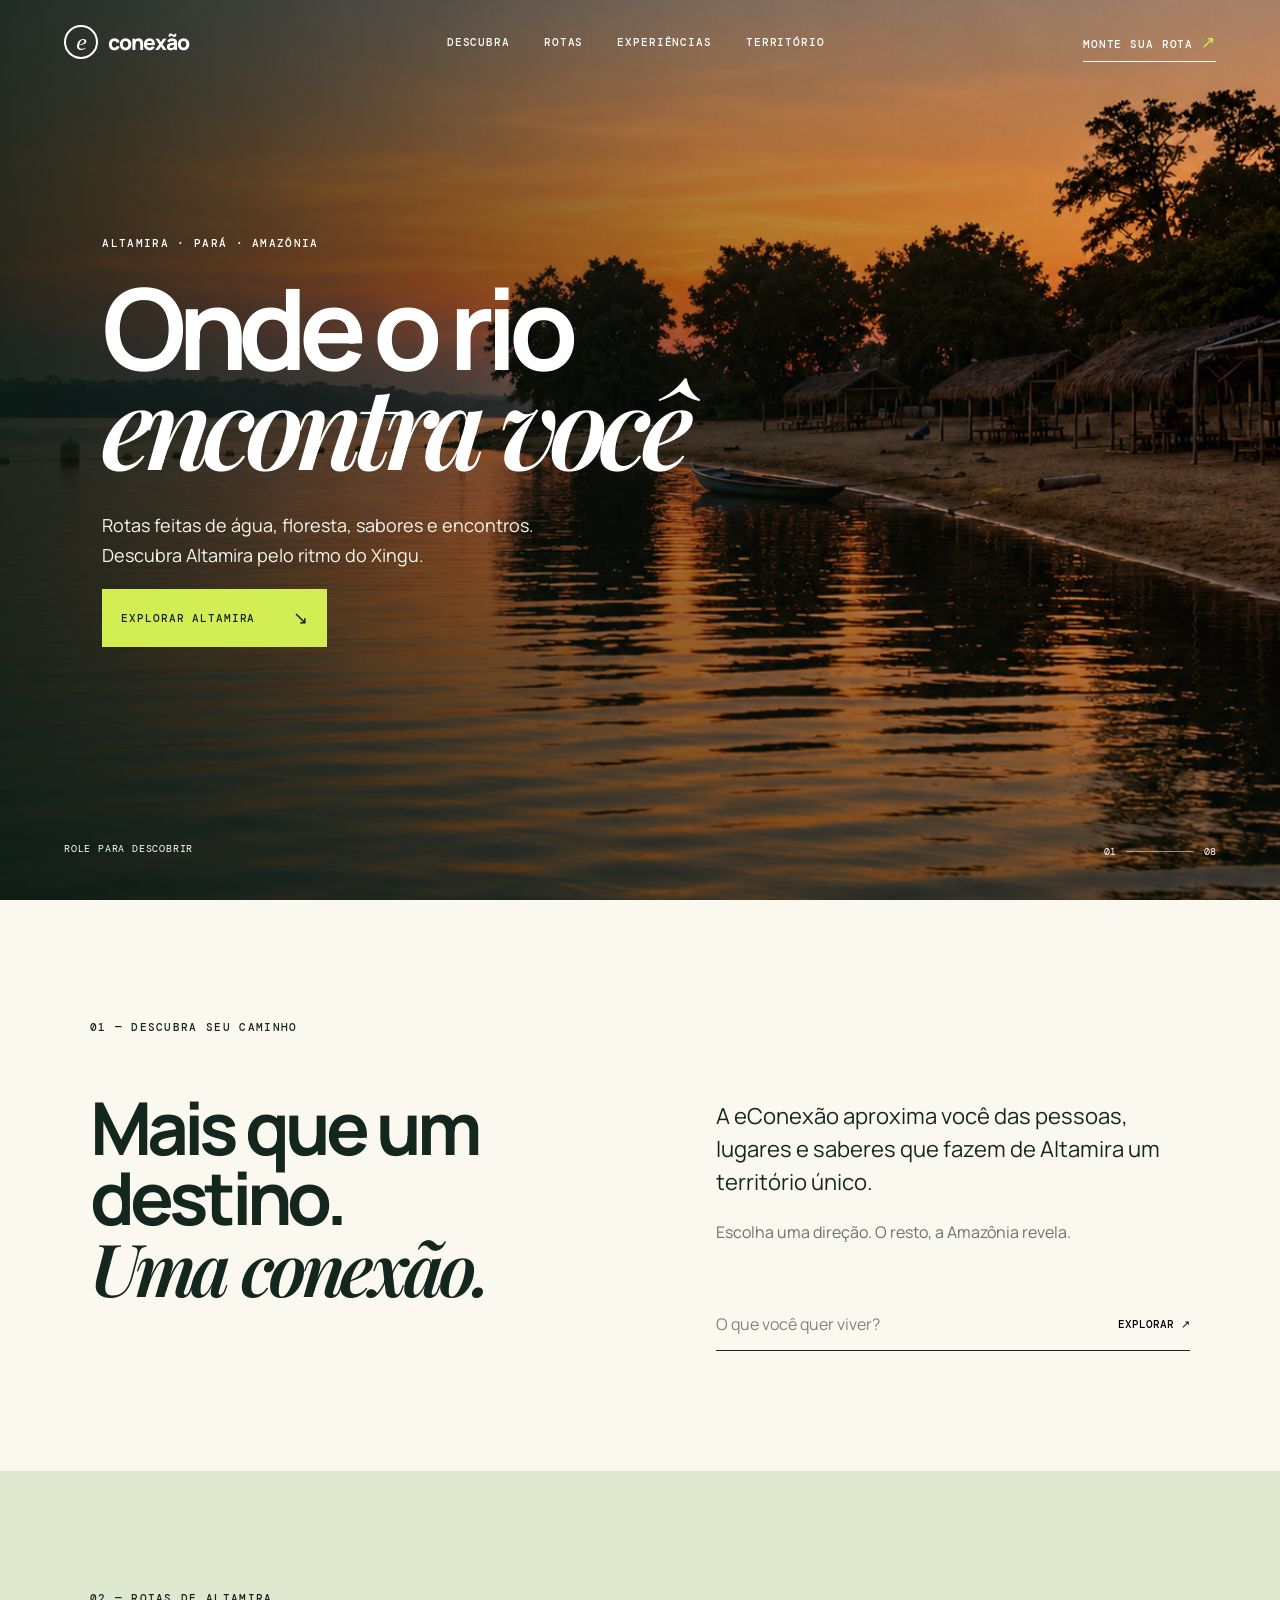
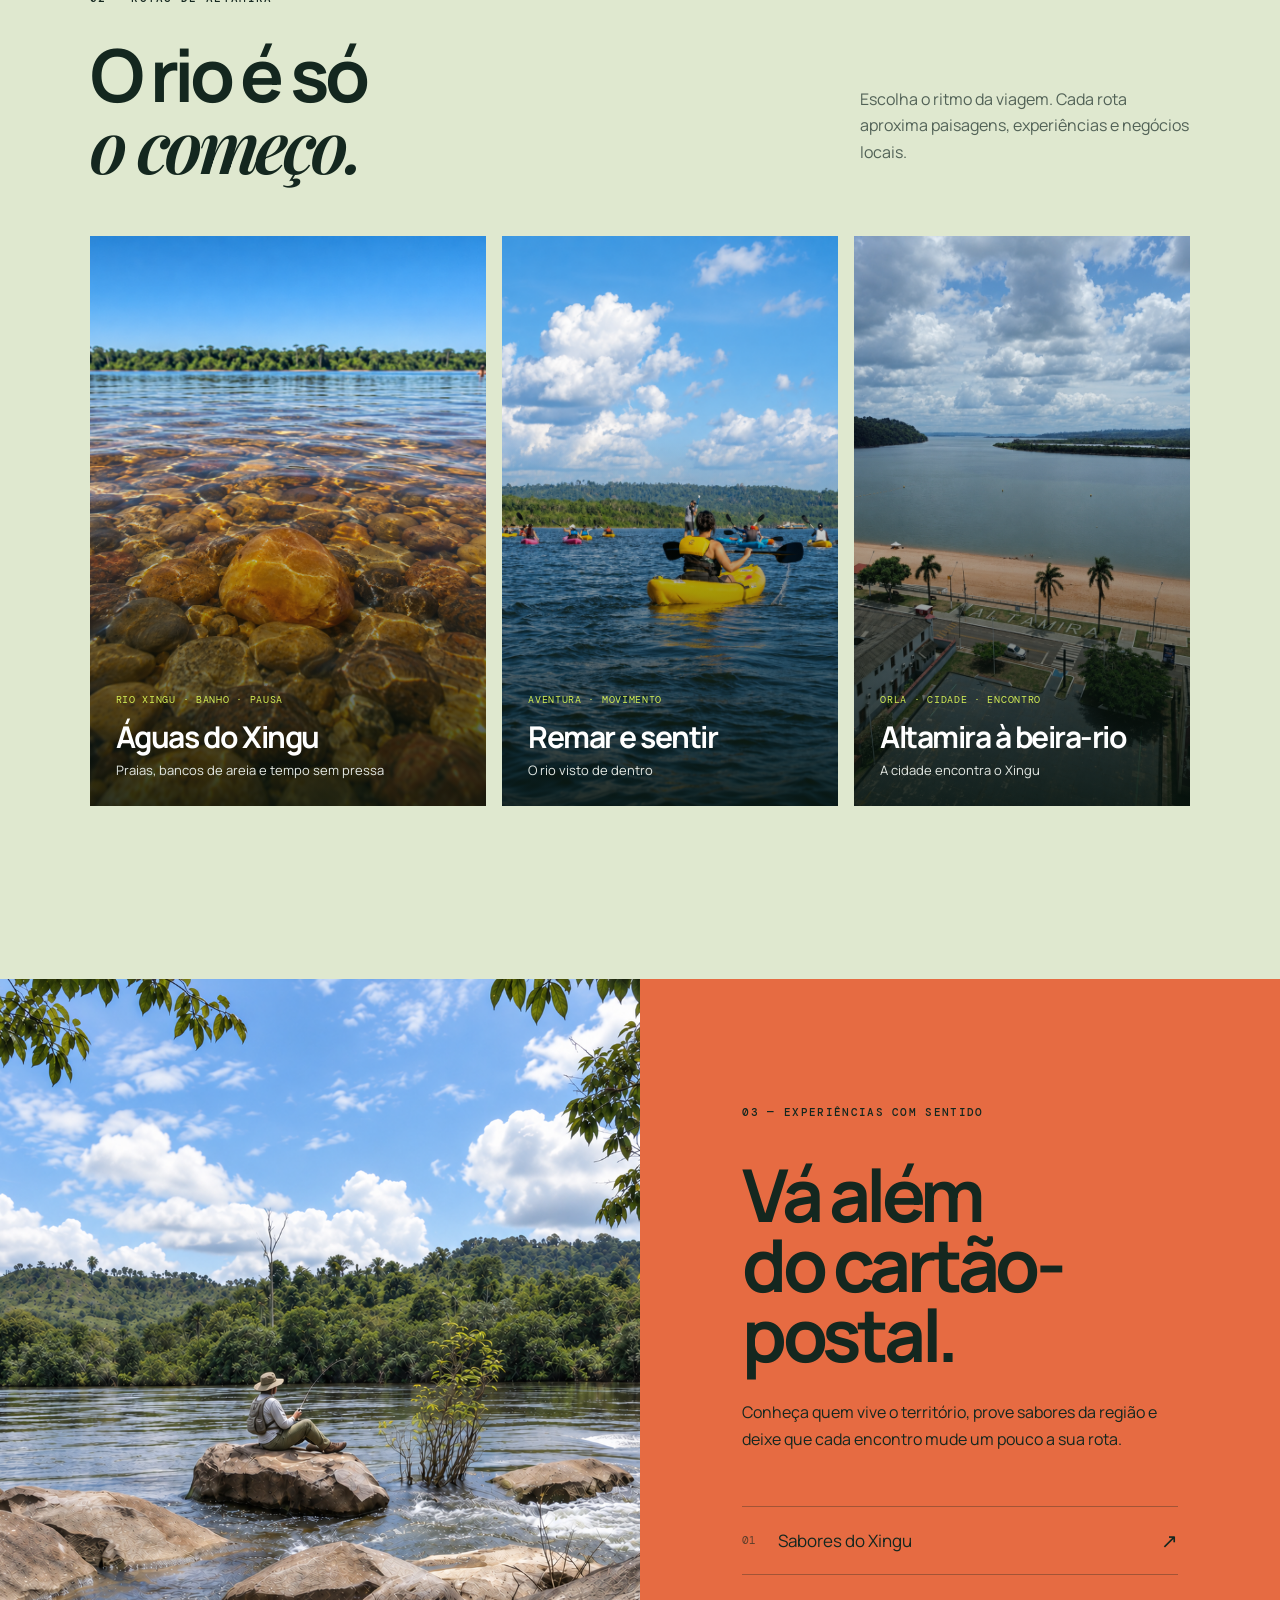
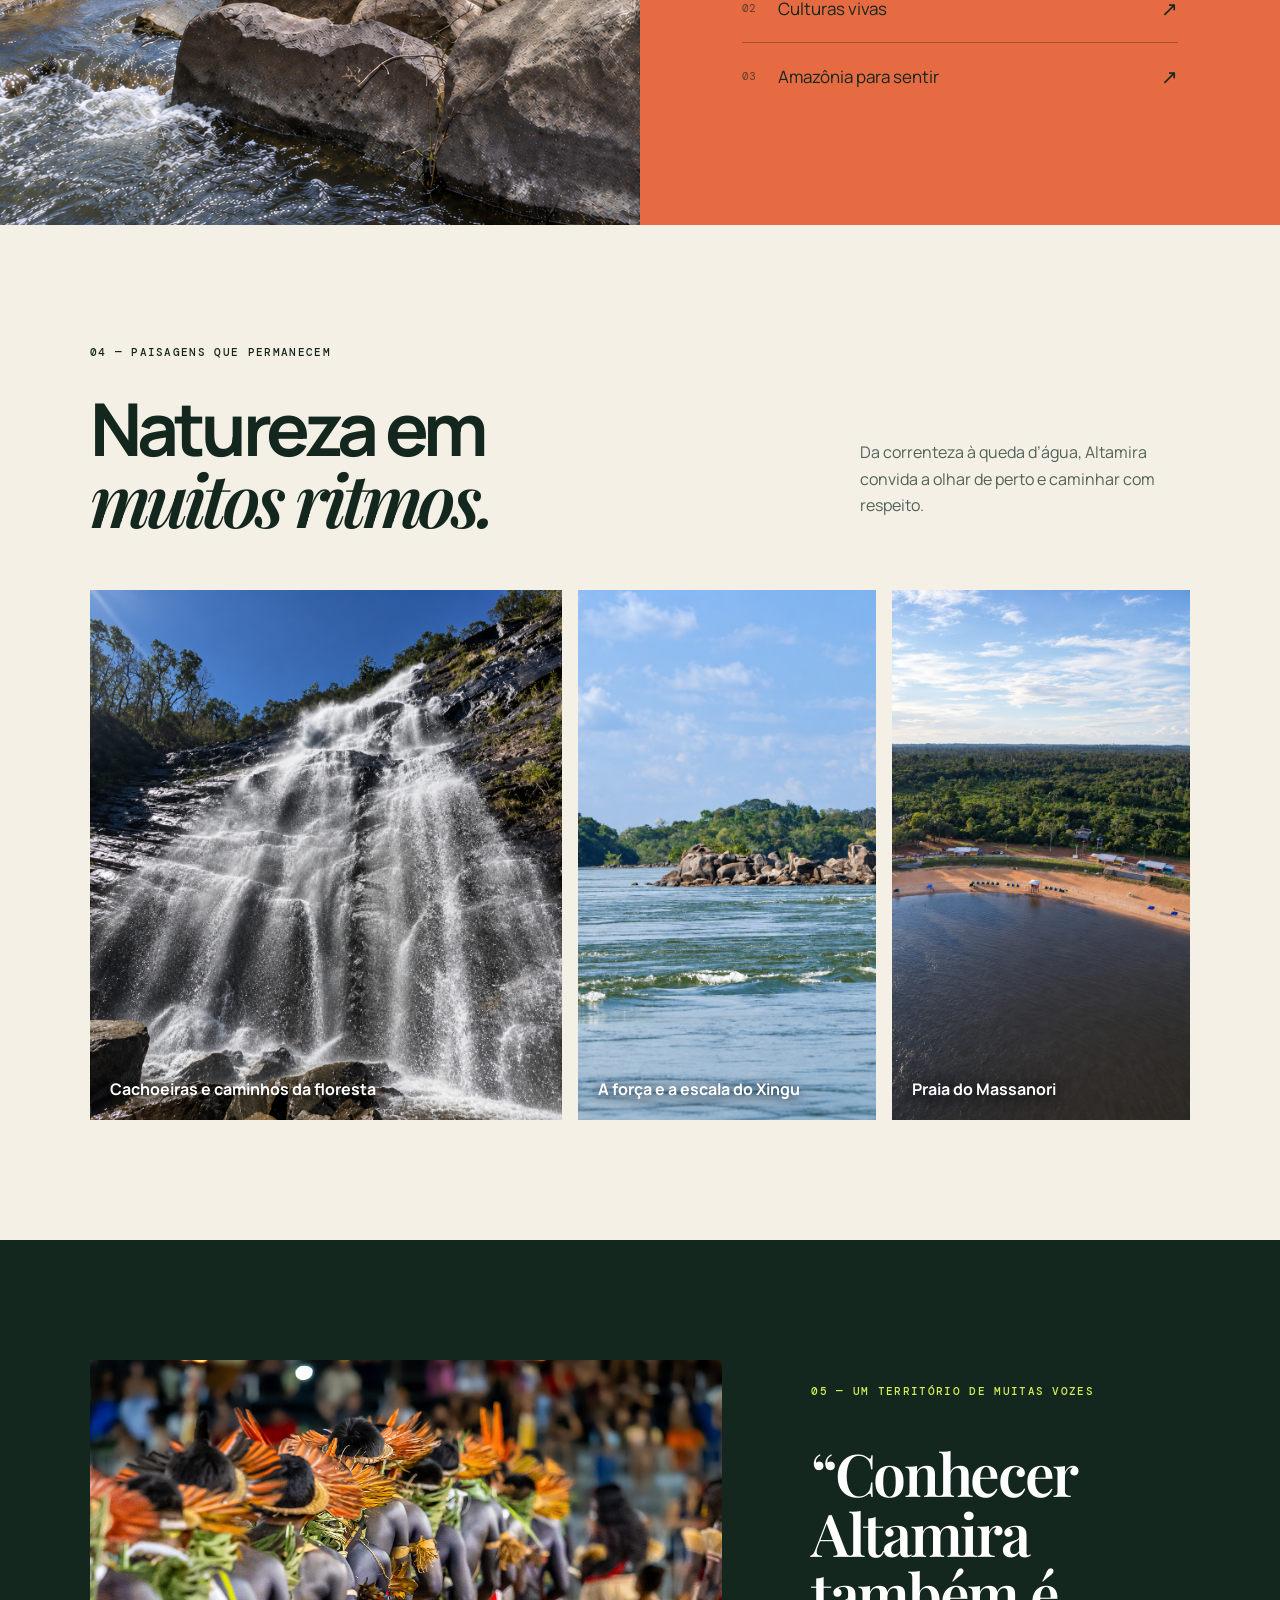
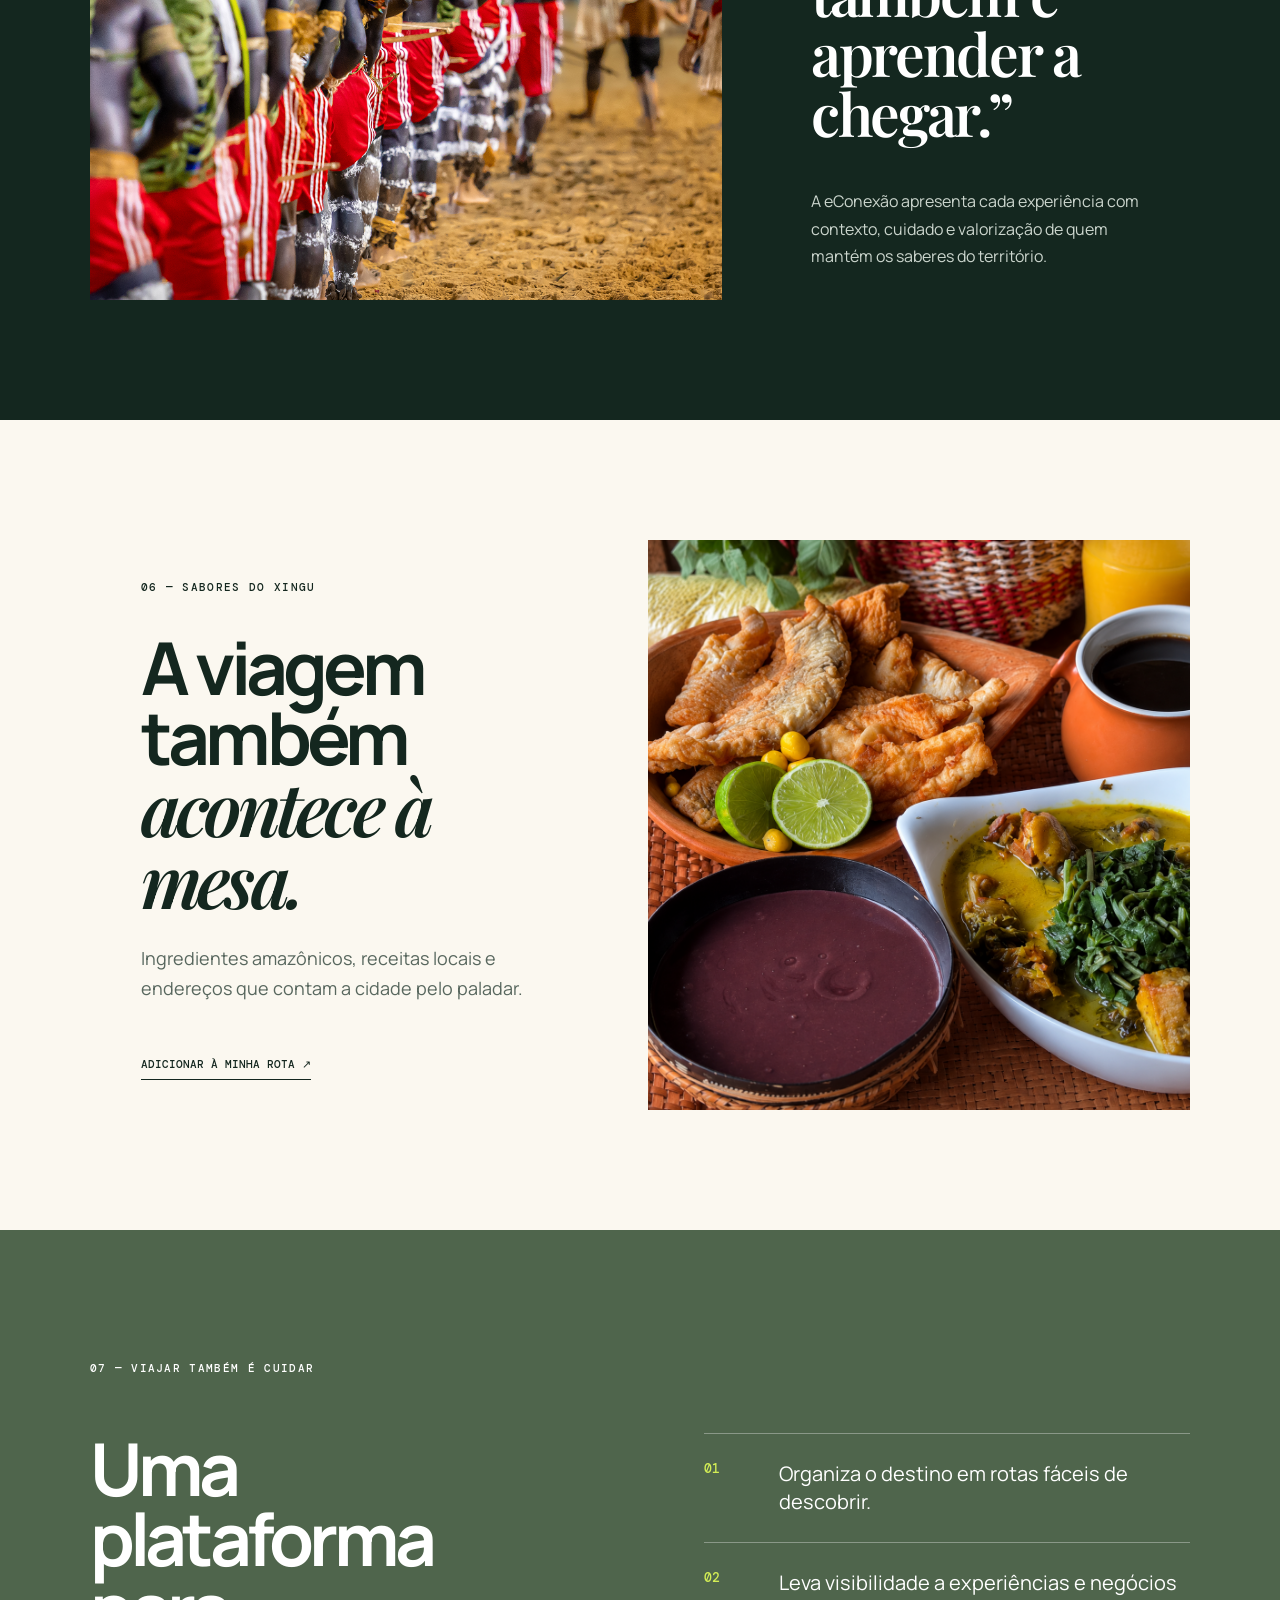
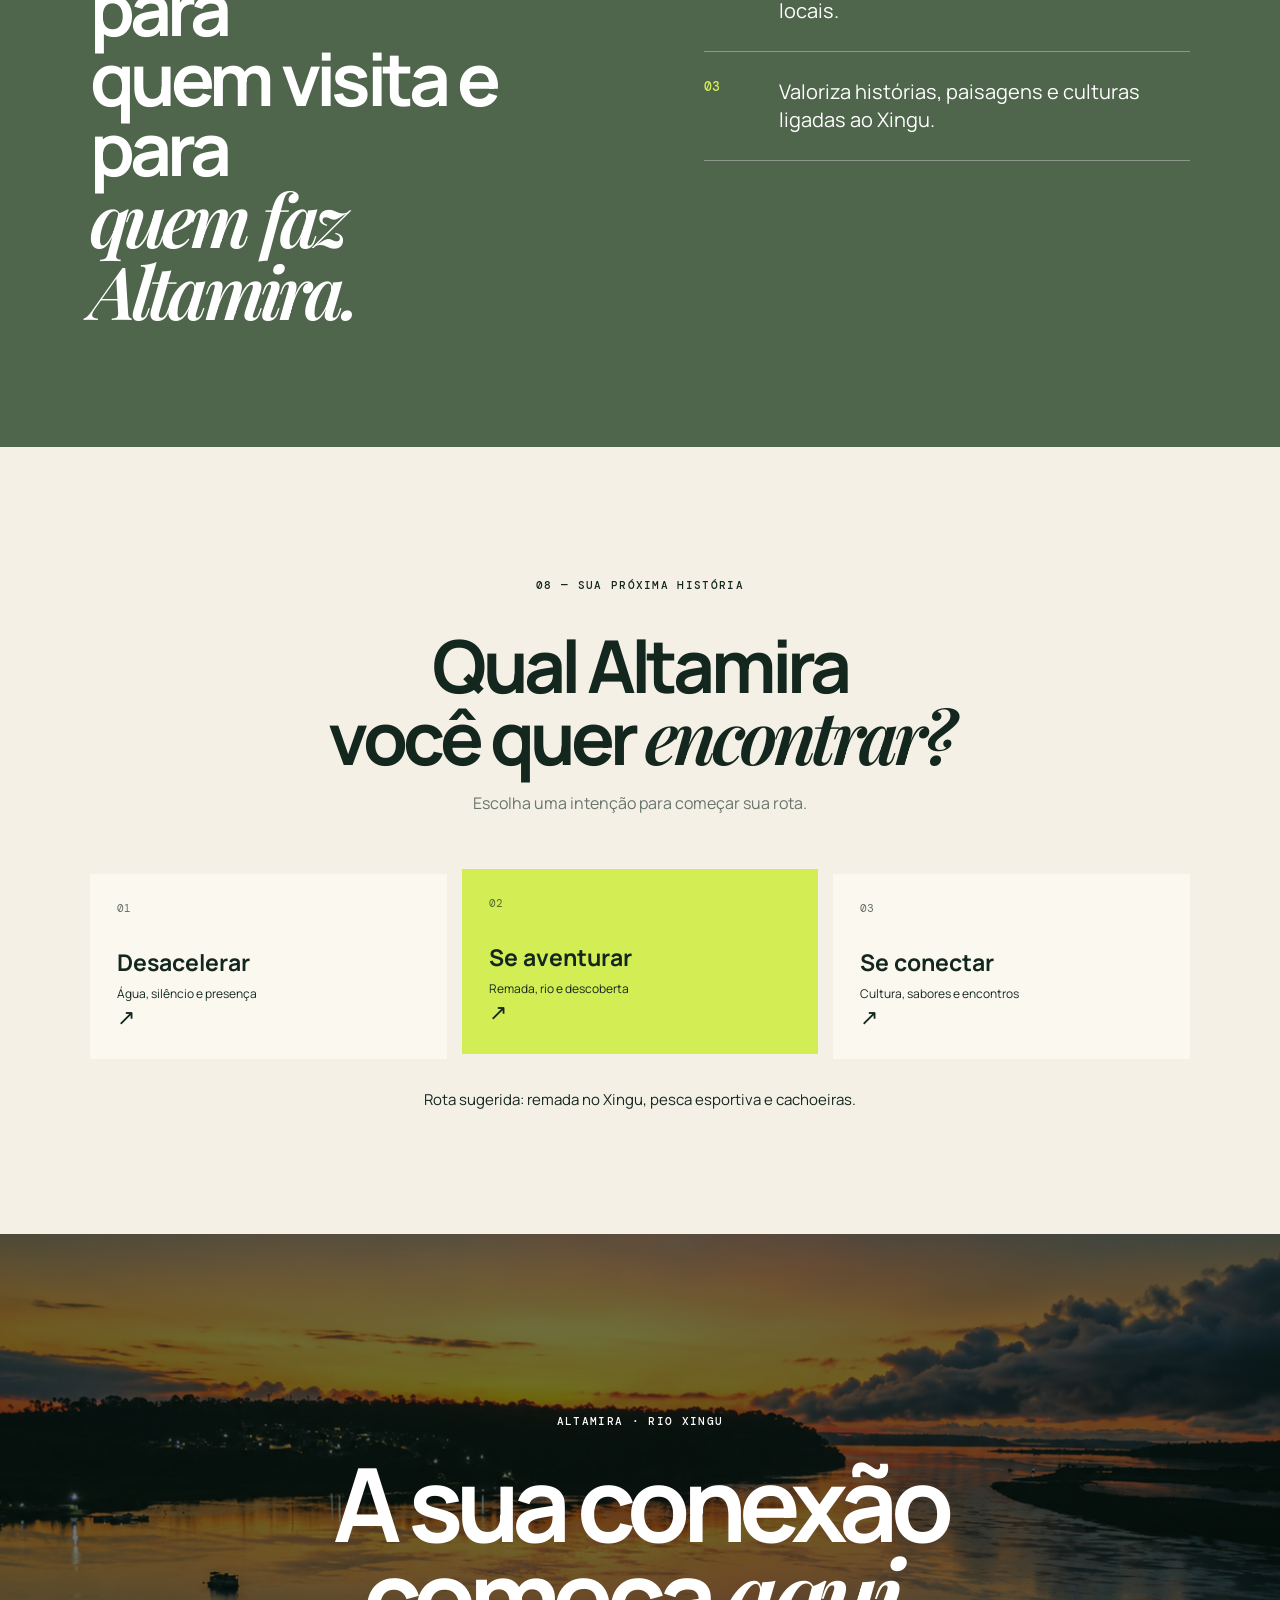
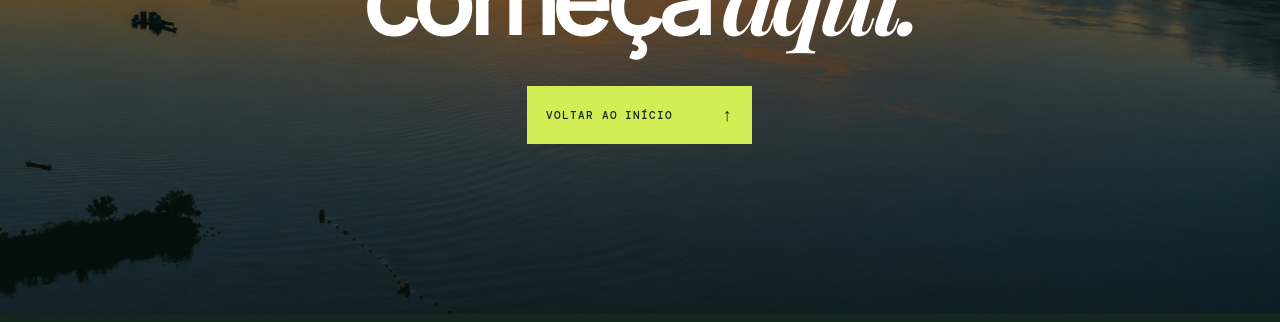
==== commit cd72735a: "Cria landing page eConexao Altamira" ====
--- a/index.html
+++ b/index.html
@@ -1,1471 +1,13 @@
 <!doctype html>
 <html lang="pt-BR">
-  <head>
-    <meta charset="utf-8" />
-    <meta name="viewport" content="width=device-width, initial-scale=1" />
-    <meta
-      name="description"
-      content="ECOnexão conecta visitantes, rotas naturais e negócios locais de Santarém em uma experiência simples e gratuita."
-    />
-    <meta name="theme-color" content="#0a3c35" />
-    <meta property="og:type" content="website" />
-    <meta property="og:title" content="ECOnexão — Descubra destinos. Viva experiências." />
-    <meta
-      property="og:description"
-      content="Rotas, praias e negócios locais em um só lugar."
-    />
-    <meta property="og:image" content="assets/images/alter3.png" />
-    <title>ECOnexão — Descubra destinos. Viva experiências.</title>
-
-    <style>
-      :root {
-        --ink: #0b2622;
-        --ink-soft: #45615b;
-        --green-950: #062e29;
-        --green-900: #0a3c35;
-        --green-800: #105347;
-        --green-700: #14705e;
-        --mint: #a8dbc3;
-        --sand: #f4e9d4;
-        --gold: #e3bd69;
-        --cream: #fbf8f0;
-        --white: #ffffff;
-        --line: rgba(11, 38, 34, 0.13);
-        --shadow: 0 24px 70px rgba(4, 35, 30, 0.17);
-        --radius-xl: 2rem;
-        --radius-lg: 1.5rem;
-        --radius-md: 1rem;
-        --page: min(1180px, calc(100% - 3rem));
-      }
-
-      *,
-      *::before,
-      *::after {
-        box-sizing: border-box;
-      }
-
-      html {
-        scroll-behavior: smooth;
-      }
-
-      body {
-        margin: 0;
-        color: var(--ink);
-        background: var(--cream);
-        font-family:
-          Inter, ui-sans-serif, system-ui, -apple-system, BlinkMacSystemFont, "Segoe UI",
-          sans-serif;
-        line-height: 1.5;
-        -webkit-font-smoothing: antialiased;
-      }
-
-      body.menu-open {
-        overflow: hidden;
-      }
-
-      img {
-        display: block;
-        max-width: 100%;
-      }
-
-      a {
-        color: inherit;
-        text-decoration: none;
-      }
-
-      button,
-      input {
-        font: inherit;
-      }
-
-      button,
-      a {
-        -webkit-tap-highlight-color: transparent;
-      }
-
-      :focus-visible {
-        outline: 3px solid var(--gold);
-        outline-offset: 4px;
-      }
-
-      .skip-link {
-        position: fixed;
-        z-index: 100;
-        top: 0.75rem;
-        left: 0.75rem;
-        padding: 0.7rem 1rem;
-        border-radius: 999px;
-        color: var(--white);
-        background: var(--green-900);
-        transform: translateY(-150%);
-        transition: transform 180ms ease;
-      }
-
-      .skip-link:focus {
-        transform: translateY(0);
-      }
-
-      .container {
-        width: var(--page);
-        margin-inline: auto;
-      }
-
-      .eyebrow {
-        display: inline-flex;
-        align-items: center;
-        gap: 0.6rem;
-        margin: 0 0 1rem;
-        color: var(--green-700);
-        font-size: 0.76rem;
-        font-weight: 800;
-        letter-spacing: 0.15em;
-        line-height: 1.2;
-        text-transform: uppercase;
-      }
-
-      .eyebrow::before {
-        width: 1.8rem;
-        height: 2px;
-        background: currentColor;
-        content: "";
-      }
-
-      .eyebrow--light {
-        color: var(--mint);
-      }
-
-      h1,
-      h2,
-      h3,
-      p {
-        margin-top: 0;
-      }
-
-      h1,
-      h2,
-      h3 {
-        line-height: 1.05;
-        text-wrap: balance;
-      }
-
-      h1 {
-        max-width: 820px;
-        margin-bottom: 1.3rem;
-        font-size: clamp(3.6rem, 8vw, 7.8rem);
-        font-weight: 560;
-        letter-spacing: -0.07em;
-      }
-
-      h2 {
-        margin-bottom: 1.25rem;
-        font-size: clamp(2.25rem, 5.2vw, 4.8rem);
-        font-weight: 580;
-        letter-spacing: -0.055em;
-      }
-
-      h3 {
-        margin-bottom: 0.65rem;
-        font-size: clamp(1.35rem, 2vw, 1.8rem);
-        letter-spacing: -0.035em;
-      }
-
-      .lead {
-        max-width: 670px;
-        color: var(--ink-soft);
-        font-size: clamp(1.05rem, 2vw, 1.25rem);
-      }
-
-      .button {
-        display: inline-flex;
-        min-height: 3.35rem;
-        align-items: center;
-        justify-content: center;
-        gap: 0.7rem;
-        padding: 0.85rem 1.3rem;
-        border: 1px solid transparent;
-        border-radius: 999px;
-        color: var(--white);
-        background: var(--green-700);
-        font-weight: 760;
-        cursor: pointer;
-        transition:
-          transform 180ms ease,
-          background-color 180ms ease,
-          box-shadow 180ms ease;
-      }
-
-      .button:hover {
-        background: var(--green-800);
-        box-shadow: 0 13px 28px rgba(6, 46, 41, 0.2);
-        transform: translateY(-2px);
-      }
-
-      .button--light {
-        color: var(--green-950);
-        background: var(--white);
-      }
-
-      .button--light:hover {
-        color: var(--white);
-        background: var(--green-700);
-      }
-
-      .button__arrow {
-        font-size: 1.2em;
-        transition: transform 180ms ease;
-      }
-
-      .button:hover .button__arrow {
-        transform: translateX(3px);
-      }
-
-      /* Header */
-      .site-header {
-        position: absolute;
-        z-index: 20;
-        top: 0;
-        right: 0;
-        left: 0;
-        color: var(--white);
-      }
-
-      .nav {
-        display: flex;
-        min-height: 6.2rem;
-        align-items: center;
-        justify-content: space-between;
-        gap: 2rem;
-        border-bottom: 1px solid rgba(255, 255, 255, 0.25);
-      }
-
-      .brand {
-        display: inline-flex;
-        align-items: center;
-        gap: 0.7rem;
-        font-size: 1.35rem;
-        font-weight: 760;
-        letter-spacing: -0.045em;
-      }
-
-      .brand__mark {
-        display: grid;
-        width: 2rem;
-        height: 2rem;
-        place-items: center;
-        border: 1px solid rgba(255, 255, 255, 0.5);
-        border-radius: 50%;
-        color: var(--green-950);
-        background: var(--mint);
-        font-size: 0.72rem;
-        font-weight: 900;
-        letter-spacing: -0.08em;
-      }
-
-      .nav__links {
-        display: flex;
-        align-items: center;
-        gap: 1.7rem;
-        font-size: 0.9rem;
-        font-weight: 680;
-      }
-
-      .nav__links > a:not(.nav__cta) {
-        opacity: 0.82;
-        transition: opacity 180ms ease;
-      }
-
-      .nav__links > a:hover {
-        opacity: 1;
-      }
-
-      .nav__cta {
-        padding: 0.65rem 1rem;
-        border: 1px solid rgba(255, 255, 255, 0.4);
-        border-radius: 999px;
-        background: rgba(255, 255, 255, 0.1);
-        backdrop-filter: blur(10px);
-      }
-
-      .menu-button {
-        display: none;
-        width: 2.8rem;
-        height: 2.8rem;
-        padding: 0;
-        border: 1px solid rgba(255, 255, 255, 0.35);
-        border-radius: 50%;
-        color: var(--white);
-        background: rgba(255, 255, 255, 0.08);
-        font-size: 1.25rem;
-        cursor: pointer;
-      }
-
-      /* Hero */
-      .hero {
-        position: relative;
-        display: grid;
-        min-height: 780px;
-        align-items: end;
-        overflow: hidden;
-        color: var(--white);
-        background:
-          linear-gradient(90deg, rgba(2, 32, 28, 0.85) 0%, rgba(2, 32, 28, 0.4) 56%, rgba(2, 32, 28, 0.16) 100%),
-          linear-gradient(0deg, rgba(3, 36, 31, 0.84) 0%, transparent 48%),
-          url("assets/images/pindobal4.png") center 63% / cover no-repeat;
-      }
-
-      .hero::after {
-        position: absolute;
-        inset: auto 0 0;
-        height: 12rem;
-        background: linear-gradient(0deg, var(--green-950), transparent);
-        content: "";
-        pointer-events: none;
-      }
-
-      .hero__content {
-        position: relative;
-        z-index: 2;
-        display: grid;
-        grid-template-columns: minmax(0, 1.35fr) minmax(280px, 0.65fr);
-        align-items: end;
-        gap: 4rem;
-        padding: 13rem 0 6rem;
-      }
-
-      .hero__copy .eyebrow {
-        color: var(--mint);
-      }
-
-      .hero__copy .lead {
-        max-width: 590px;
-        margin-bottom: 2rem;
-        color: rgba(255, 255, 255, 0.78);
-      }
-
-      .route-card {
-        padding: 1.35rem;
-        border: 1px solid rgba(255, 255, 255, 0.25);
-        border-radius: var(--radius-lg);
-        background: rgba(5, 43, 37, 0.45);
-        box-shadow: var(--shadow);
-        backdrop-filter: blur(18px);
-      }
-
-      .route-card__label {
-        margin-bottom: 1rem;
-        color: var(--mint);
-        font-size: 0.72rem;
-        font-weight: 800;
-        letter-spacing: 0.12em;
-        text-transform: uppercase;
-      }
-
-      .route-card__path {
-        position: relative;
-        display: grid;
-        gap: 1.1rem;
-        margin: 0;
-        padding: 0;
-        list-style: none;
-      }
-
-      .route-card__path::before {
-        position: absolute;
-        top: 0.75rem;
-        bottom: 0.75rem;
-        left: 0.42rem;
-        width: 1px;
-        background: rgba(168, 219, 195, 0.45);
-        content: "";
-      }
-
-      .route-card__path li {
-        position: relative;
-        display: grid;
-        grid-template-columns: 1rem 1fr;
-        gap: 0.75rem;
-        align-items: start;
-        color: rgba(255, 255, 255, 0.75);
-        font-size: 0.88rem;
-      }
-
-      .route-card__path li::before {
-        z-index: 1;
-        width: 0.85rem;
-        height: 0.85rem;
-        margin-top: 0.25rem;
-        border: 3px solid var(--mint);
-        border-radius: 50%;
-        background: var(--green-900);
-        content: "";
-      }
-
-      .route-card__path strong {
-        display: block;
-        color: var(--white);
-        font-size: 1rem;
-      }
-
-      /* Narrative */
-      .problem {
-        position: relative;
-        padding: 9rem 0;
-        color: var(--white);
-        background: var(--green-950);
-      }
-
-      .problem__grid {
-        display: grid;
-        grid-template-columns: 1.05fr 0.95fr;
-        align-items: center;
-        gap: 6rem;
-      }
-
-      .problem h2 {
-        max-width: 680px;
-      }
-
-      .problem .lead {
-        color: rgba(255, 255, 255, 0.66);
-      }
-
-      .questions {
-        position: relative;
-        display: grid;
-        gap: 0.9rem;
-      }
-
-      .question {
-        display: flex;
-        min-height: 5rem;
-        align-items: center;
-        justify-content: space-between;
-        gap: 1.5rem;
-        padding: 1.1rem 1.35rem;
-        border: 1px solid rgba(255, 255, 255, 0.14);
-        border-radius: var(--radius-md);
-        background: rgba(255, 255, 255, 0.055);
-        font-size: clamp(1.08rem, 2vw, 1.35rem);
-      }
-
-      .question span:last-child {
-        color: var(--mint);
-        font-size: 1.5rem;
-      }
-
-      .connection {
-        position: relative;
-        padding: 9rem 0;
-        color: var(--ink);
-        background: var(--cream);
-      }
-
-      .connection__head {
-        max-width: 870px;
-        margin-bottom: 4rem;
-      }
-
-      .connection__head h2 {
-        text-shadow: 0 3px 24px rgba(2, 30, 26, 0.32);
-      }
-
-      .connection__grid {
-        position: relative;
-        display: grid;
-        grid-template-columns: 1fr 1fr;
-        gap: 1.5rem;
-      }
-
-      .audience-card {
-        min-height: 350px;
-        padding: 2rem;
-        border: 1px solid rgba(255, 255, 255, 0.25);
-        border-radius: var(--radius-xl);
-        background: rgba(4, 48, 41, 0.68);
-        box-shadow: 0 18px 45px rgba(2, 31, 27, 0.22);
-        backdrop-filter: blur(14px);
-      }
-
-      .audience-card:first-child {
-        color: var(--white);
-        background:
-          linear-gradient(0deg, rgba(3, 38, 33, 0.94) 0%, rgba(3, 38, 33, 0.48) 56%, rgba(3, 38, 33, 0.12) 100%),
-          url("assets/images/turista.webp") center / cover no-repeat;
-        text-shadow: 0 2px 18px rgba(2, 28, 25, 0.7);
-      }
-
-      .audience-card:last-child {
-        padding-left: 5.2rem;
-        color: var(--white);
-        background:
-          linear-gradient(0deg, rgba(3, 38, 33, 0.94) 0%, rgba(3, 38, 33, 0.58) 58%, rgba(3, 38, 33, 0.18) 100%),
-          url("assets/images/charutinho.jpg") center / cover no-repeat;
-        text-shadow: 0 2px 18px rgba(2, 28, 25, 0.7);
-      }
-
-      .audience-card__index {
-        display: grid;
-        width: 2.7rem;
-        height: 2.7rem;
-        margin-bottom: 5rem;
-        place-items: center;
-        border: 1px solid currentColor;
-        border-radius: 50%;
-        font-size: 0.78rem;
-        font-weight: 800;
-      }
-
-      .audience-card p {
-        max-width: 440px;
-        margin-bottom: 0;
-        opacity: 0.74;
-      }
-
-      .connection__bridge {
-        position: absolute;
-        z-index: 2;
-        top: 50%;
-        left: 50%;
-        display: grid;
-        width: 7.2rem;
-        height: 7.2rem;
-        place-items: center;
-        border: 6px solid var(--cream);
-        border-radius: 50%;
-        color: var(--green-950);
-        background: var(--gold);
-        font-size: 0.82rem;
-        font-weight: 850;
-        text-align: center;
-        transform: translate(-50%, -50%);
-      }
-
-      /* Steps */
-      .how {
-        padding: 9rem 0;
-        background: var(--sand);
-      }
-
-      .how__head {
-        display: grid;
-        grid-template-columns: 1fr 0.8fr;
-        align-items: end;
-        gap: 4rem;
-        margin-bottom: 4rem;
-      }
-
-      .how__head .lead {
-        margin-bottom: 1rem;
-      }
-
-      .steps {
-        display: grid;
-        grid-template-columns: repeat(3, 1fr);
-        border-top: 1px solid rgba(11, 38, 34, 0.22);
-      }
-
-      .step {
-        padding: 2rem 2rem 0 0;
-      }
-
-      .step + .step {
-        padding-left: 2rem;
-        border-left: 1px solid rgba(11, 38, 34, 0.16);
-      }
-
-      .step__number {
-        display: inline-grid;
-        width: 2.6rem;
-        height: 2.6rem;
-        margin-bottom: 3rem;
-        place-items: center;
-        border-radius: 50%;
-        color: var(--white);
-        background: var(--green-800);
-        font-size: 0.8rem;
-        font-weight: 800;
-      }
-
-      .step p {
-        max-width: 290px;
-        margin-bottom: 0;
-        color: var(--ink-soft);
-      }
-
-      /* Destinations */
-      .destinations {
-        padding: 9rem 0;
-        overflow: hidden;
-      }
-
-      .destinations__head {
-        display: flex;
-        align-items: end;
-        justify-content: space-between;
-        gap: 3rem;
-        margin-bottom: 3.5rem;
-      }
-
-      .destinations__head h2 {
-        max-width: 760px;
-        margin-bottom: 0;
-      }
-
-      .destinations__note {
-        max-width: 290px;
-        margin-bottom: 0.75rem;
-        color: var(--ink-soft);
-        font-size: 0.95rem;
-      }
-
-      .destination-grid {
-        display: grid;
-        grid-template-columns: 1.25fr 1fr 1fr;
-        grid-template-rows: 260px 260px;
-        gap: 1rem;
-      }
-
-      .destination {
-        position: relative;
-        min-height: 240px;
-        overflow: hidden;
-        border-radius: var(--radius-lg);
-        color: var(--white);
-        background: var(--green-900);
-      }
-
-      .destination:first-child {
-        grid-row: 1 / 3;
-      }
-
-      .destination img {
-        width: 100%;
-        height: 100%;
-        object-fit: cover;
-        transition: transform 600ms cubic-bezier(0.2, 0.8, 0.2, 1);
-      }
-
-      .destination::after {
-        position: absolute;
-        inset: 0;
-        background: linear-gradient(0deg, rgba(2, 28, 25, 0.82), transparent 58%);
-        content: "";
-      }
-
-      .destination:hover img {
-        transform: scale(1.04);
-      }
-
-      .destination__label {
-        position: absolute;
-        z-index: 1;
-        right: 1.25rem;
-        bottom: 1.25rem;
-        left: 1.25rem;
-      }
-
-      .destination__label span {
-        display: block;
-        color: rgba(255, 255, 255, 0.68);
-        font-size: 0.75rem;
-        font-weight: 750;
-        letter-spacing: 0.12em;
-        text-transform: uppercase;
-      }
-
-      .destination__label strong {
-        font-size: clamp(1.2rem, 2vw, 1.65rem);
-      }
-
-      /* Business */
-      .business {
-        position: relative;
-        min-height: 720px;
-        display: grid;
-        align-items: center;
-        overflow: hidden;
-        color: var(--white);
-        background:
-          linear-gradient(90deg, rgba(5, 48, 42, 0.15), rgba(5, 48, 42, 0.88) 58%, rgba(5, 48, 42, 0.97)),
-          url("assets/images/aramanai1.png") center / cover;
-      }
-
-      .business__content {
-        display: grid;
-        grid-template-columns: 0.78fr 1.22fr;
-        align-items: center;
-        gap: 6rem;
-        padding: 7rem 0;
-      }
-
-      .business__photo-label {
-        align-self: end;
-        width: fit-content;
-        padding: 0.65rem 0.9rem;
-        border: 1px solid rgba(255, 255, 255, 0.32);
-        border-radius: 999px;
-        background: rgba(5, 48, 42, 0.26);
-        font-size: 0.78rem;
-        font-weight: 750;
-        backdrop-filter: blur(12px);
-      }
-
-      .business__panel {
-        padding: clamp(2rem, 5vw, 4.5rem);
-        border: 1px solid rgba(255, 255, 255, 0.2);
-        border-radius: var(--radius-xl);
-        background: rgba(5, 46, 40, 0.66);
-        box-shadow: var(--shadow);
-        backdrop-filter: blur(18px);
-      }
-
-      .business__panel h2 {
-        max-width: 700px;
-      }
-
-      .business__panel > p {
-        max-width: 590px;
-        color: rgba(255, 255, 255, 0.7);
-      }
-
-      .business__benefits {
-        display: grid;
-        grid-template-columns: repeat(3, 1fr);
-        gap: 1rem;
-        margin-top: 2.5rem;
-      }
-
-      .benefit {
-        padding-top: 1rem;
-        border-top: 1px solid rgba(168, 219, 195, 0.38);
-      }
-
-      .benefit strong {
-        display: block;
-        margin-bottom: 0.3rem;
-        color: var(--mint);
-      }
-
-      .benefit span {
-        color: rgba(255, 255, 255, 0.66);
-        font-size: 0.86rem;
-      }
-
-      .trust {
-        background: var(--white);
-      }
-
-      .trust__grid {
-        display: grid;
-        grid-template-columns: repeat(3, 1fr);
-        border-inline: 1px solid var(--line);
-      }
-
-      .trust__item {
-        padding: 2.4rem;
-      }
-
-      .trust__item + .trust__item {
-        border-left: 1px solid var(--line);
-      }
-
-      .trust__item span {
-        display: block;
-        margin-bottom: 0.3rem;
-        color: var(--green-700);
-        font-size: 0.72rem;
-        font-weight: 850;
-        letter-spacing: 0.14em;
-        text-transform: uppercase;
-      }
-
-      .trust__item strong {
-        font-size: 1.08rem;
-      }
-
-      /* Newsletter */
-      .newsletter {
-        position: relative;
-        display: grid;
-        min-height: 720px;
-        align-items: center;
-        overflow: hidden;
-        color: var(--white);
-        background:
-          linear-gradient(90deg, rgba(3, 40, 35, 0.96), rgba(3, 40, 35, 0.62) 64%, rgba(3, 40, 35, 0.32)),
-          url("assets/images/pontadepedras1.png") center 58% / cover;
-      }
-
-      .newsletter::before {
-        position: absolute;
-        inset: 0;
-        background-image: radial-gradient(circle at 80% 20%, rgba(227, 189, 105, 0.28), transparent 30%);
-        content: "";
-      }
-
-      .newsletter__content {
-        position: relative;
-        z-index: 1;
-        max-width: 800px;
-        padding: 8rem 0;
-      }
-
-      .newsletter h2 {
-        max-width: 760px;
-      }
-
-      .newsletter .lead {
-        max-width: 620px;
-        margin-bottom: 2.2rem;
-        color: rgba(255, 255, 255, 0.72);
-      }
-
-      .signup-form {
-        display: grid;
-        grid-template-columns: minmax(0, 1fr) auto;
-        gap: 0.7rem;
-        max-width: 700px;
-        padding: 0.6rem;
-        border: 1px solid rgba(255, 255, 255, 0.3);
-        border-radius: 999px;
-        background: rgba(255, 255, 255, 0.11);
-        backdrop-filter: blur(14px);
-      }
-
-      .signup-form label {
-        position: absolute;
-        width: 1px;
-        height: 1px;
-        overflow: hidden;
-        clip: rect(0, 0, 0, 0);
-        white-space: nowrap;
-        clip-path: inset(50%);
-      }
-
-      .signup-form input {
-        width: 100%;
-        min-height: 3.35rem;
-        padding: 0 1rem;
-        border: 0;
-        outline: 0;
-        color: var(--white);
-        background: transparent;
-      }
-
-      .signup-form input::placeholder {
-        color: rgba(255, 255, 255, 0.62);
-      }
-
-      .signup-form input:focus-visible {
-        border-radius: 999px;
-        outline: 2px solid var(--gold);
-        outline-offset: 0;
-      }
-
-      .form-note {
-        max-width: 660px;
-        margin: 0.9rem 0 0;
-        color: rgba(255, 255, 255, 0.56);
-        font-size: 0.78rem;
-      }
-
-      .form-status {
-        display: none;
-        max-width: 700px;
-        margin-top: 1rem;
-        padding: 1rem 1.2rem;
-        border: 1px solid rgba(168, 219, 195, 0.42);
-        border-radius: var(--radius-md);
-        color: var(--mint);
-        background: rgba(168, 219, 195, 0.08);
-        font-weight: 700;
-      }
-
-      .form-status.is-visible {
-        display: block;
-      }
-
-      /* Footer */
-      .site-footer {
-        color: rgba(255, 255, 255, 0.7);
-        background: #032a25;
-      }
-
-      .footer__content {
-        display: grid;
-        grid-template-columns: 1fr auto;
-        gap: 2rem;
-        align-items: center;
-        padding: 2.2rem 0;
-        font-size: 0.83rem;
-      }
-
-      .footer__content p {
-        margin: 0;
-      }
-
-      .footer__content a {
-        color: var(--white);
-        font-weight: 700;
-      }
-
-      @media (max-width: 980px) {
-        .hero__content,
-        .problem__grid,
-        .how__head,
-        .business__content {
-          grid-template-columns: 1fr;
-        }
-
-        .hero__content {
-          gap: 2.5rem;
-        }
-
-        .route-card {
-          max-width: 460px;
-        }
-
-        .problem__grid,
-        .business__content {
-          gap: 3.5rem;
-        }
-
-        .destination-grid {
-          grid-template-columns: 1fr 1fr;
-          grid-template-rows: repeat(3, 260px);
-        }
-
-        .destination:first-child {
-          grid-row: 1 / 3;
-        }
-
-        .business {
-          background:
-            linear-gradient(0deg, rgba(5, 48, 42, 0.96), rgba(5, 48, 42, 0.3)),
-            url("assets/images/aramanai1.png") center / cover;
-        }
-
-        .business__photo-label {
-          display: none;
-        }
-      }
-
-      @media (max-width: 760px) {
-        :root {
-          --page: min(100% - 2rem, 1180px);
-        }
-
-        h1 {
-          font-size: clamp(3.2rem, 18vw, 5.4rem);
-        }
-
-        .nav {
-          min-height: 5.2rem;
-        }
-
-        .menu-button {
-          display: grid;
-          place-items: center;
-        }
-
-        .nav__links {
-          position: fixed;
-          z-index: 30;
-          top: 5.2rem;
-          right: 1rem;
-          left: 1rem;
-          display: none;
-          align-items: stretch;
-          gap: 0;
-          padding: 0.7rem;
-          border: 1px solid rgba(255, 255, 255, 0.18);
-          border-radius: var(--radius-lg);
-          background: rgba(6, 46, 41, 0.97);
-          box-shadow: var(--shadow);
-          backdrop-filter: blur(16px);
-        }
-
-        .nav__links.is-open {
-          display: grid;
-        }
-
-        .nav__links a {
-          padding: 1rem;
-        }
-
-        .nav__cta {
-          margin-top: 0.3rem;
-          text-align: center;
-        }
-
-        .hero {
-          min-height: 820px;
-          background:
-            linear-gradient(0deg, rgba(2, 32, 28, 0.94), rgba(2, 32, 28, 0.24)),
-            url("assets/images/pindobal4.png") 52% center / cover no-repeat;
-        }
-
-        .hero__content {
-          padding: 10rem 0 4rem;
-        }
-
-        .problem,
-        .connection,
-        .how,
-        .destinations {
-          padding: 6.5rem 0;
-        }
-
-        .connection__grid {
-          grid-template-columns: 1fr;
-          gap: 1rem;
-        }
-
-        .connection__bridge {
-          position: relative;
-          top: auto;
-          left: auto;
-          grid-row: 2;
-          width: 100%;
-          height: auto;
-          min-height: 3.4rem;
-          border: 0;
-          border-radius: 999px;
-          transform: none;
-        }
-
-        .audience-card:last-child {
-          padding-left: 2rem;
-        }
-
-        .audience-card {
-          min-height: 310px;
-        }
-
-        .audience-card__index {
-          margin-bottom: 4rem;
-        }
-
-        .steps {
-          grid-template-columns: 1fr;
-        }
-
-        .step {
-          display: grid;
-          grid-template-columns: auto 1fr;
-          column-gap: 1.2rem;
-          padding: 1.5rem 0;
-        }
-
-        .step + .step {
-          padding-left: 0;
-          border-top: 1px solid rgba(11, 38, 34, 0.16);
-          border-left: 0;
-        }
-
-        .step__number {
-          grid-row: 1 / 3;
-          margin-bottom: 0;
-        }
-
-        .destinations__head {
-          display: block;
-        }
-
-        .destinations__note {
-          margin-top: 1.5rem;
-        }
-
-        .business__benefits,
-        .trust__grid {
-          grid-template-columns: 1fr;
-        }
-
-        .trust__grid {
-          border-inline: 0;
-        }
-
-        .trust__item {
-          padding-inline: 0;
-        }
-
-        .trust__item + .trust__item {
-          border-top: 1px solid var(--line);
-          border-left: 0;
-        }
-
-        .signup-form {
-          grid-template-columns: 1fr;
-          padding: 0.7rem;
-          border-radius: var(--radius-lg);
-        }
-
-        .signup-form input {
-          min-height: 3rem;
-        }
-
-        .footer__content {
-          grid-template-columns: 1fr;
-          gap: 0.65rem;
-        }
-      }
-
-      @media (max-width: 520px) {
-        .destination-grid {
-          display: grid;
-          grid-template-columns: 1fr;
-          grid-template-rows: repeat(5, 280px);
-        }
-
-        .destination:first-child {
-          grid-row: auto;
-          grid-column: auto;
-        }
-
-        .business__panel {
-          padding: 1.5rem;
-        }
-      }
-
-      @media (prefers-reduced-motion: reduce) {
-        html {
-          scroll-behavior: auto;
-        }
-
-        *,
-        *::before,
-        *::after {
-          scroll-behavior: auto !important;
-          transition-duration: 0.01ms !important;
-        }
-      }
-    </style>
-  </head>
-
-  <body>
-    <a class="skip-link" href="#conteudo">Ir para o conteúdo</a>
-
-    <header class="site-header">
-      <nav class="nav container" aria-label="Navegação principal">
-        <a class="brand" href="#inicio" aria-label="ECOnexão — início">
-          <span class="brand__mark" aria-hidden="true">ECO</span>
-          <span>ECOnexão</span>
-        </a>
-
-        <button
-          class="menu-button"
-          type="button"
-          aria-expanded="false"
-          aria-controls="menu-principal"
-          aria-label="Abrir menu"
-        >
-          <span aria-hidden="true">☰</span>
-        </button>
-
-        <div class="nav__links" id="menu-principal">
-          <a href="#como-funciona">Como funciona</a>
-          <a href="#destinos">Destinos</a>
-          <a href="#negocios">Negócios locais</a>
-          <a class="nav__cta" href="#informativo">Receber informativo</a>
-        </div>
-      </nav>
-    </header>
-
-    <main id="conteudo">
-      <section class="hero" id="inicio" aria-labelledby="titulo-principal">
-        <div class="hero__content container">
-          <div class="hero__copy">
-            <h1 id="titulo-principal">Descubra destinos. Viva experiências.</h1>
-            <p class="lead">
-              Rotas, praias e negócios locais reunidos para você aproveitar melhor cada caminho.
-            </p>
-            <a class="button button--light" href="#descoberta">
-              Conheça o ECOnexão
-              <span class="button__arrow" aria-hidden="true">→</span>
-            </a>
-          </div>
-
-          <aside class="route-card" aria-label="Exemplo de rota no ECOnexão">
-            <p class="route-card__label">Sua próxima rota</p>
-            <ol class="route-card__path">
-              <li>
-                <span><strong>Escolha sua saída</strong>Aeroporto, rodoviária ou porto</span>
-              </li>
-              <li>
-                <span><strong>Trace o caminho</strong>Rotas claras para os destinos</span>
-              </li>
-              <li>
-                <span><strong>Descubra ao redor</strong>Serviços e experiências locais</span>
-              </li>
-            </ol>
-          </aside>
-        </div>
-      </section>
-
-      <section class="problem" id="descoberta" aria-labelledby="titulo-problema">
-        <div class="problem__grid container">
-          <div>
-            <h2 id="titulo-problema">Menos procura. Mais descoberta.</h2>
-            <p class="lead">
-              O ECOnexão organiza o que estava espalhado: destinos, acesso e serviços locais.
-            </p>
-          </div>
-
-          <div class="questions" aria-label="Dúvidas respondidas pelo ECOnexão">
-            <div class="question"><span>Para onde ir?</span><span aria-hidden="true">01</span></div>
-            <div class="question"><span>Como chegar?</span><span aria-hidden="true">02</span></div>
-            <div class="question"><span>O que encontrar?</span><span aria-hidden="true">03</span></div>
-          </div>
-        </div>
-      </section>
-
-      <section class="connection" aria-labelledby="titulo-conexao">
-        <div class="container">
-          <div class="connection__head">
-            <h2 id="titulo-conexao">Experiências que conectam pessoas e negócios.</h2>
-          </div>
-
-          <div class="connection__grid">
-            <article class="audience-card">
-              <span class="audience-card__index" aria-hidden="true">01</span>
-              <h3>Viajantes que vivem cada destino</h3>
-              <p>Encontram paisagens, experiências e serviços para aproveitar a rota no próprio ritmo.</p>
-            </article>
-
-            <div class="connection__bridge" aria-hidden="true">ECOnexão</div>
-
-            <article class="audience-card">
-              <span class="audience-card__index" aria-hidden="true">02</span>
-              <h3>Negócios que dão sabor à rota</h3>
-              <p>Restaurantes, barracas e serviços locais ganham visibilidade no momento da escolha.</p>
-            </article>
-          </div>
-        </div>
-      </section>
-
-      <section class="how" id="como-funciona" aria-labelledby="titulo-como-funciona">
-        <div class="container">
-          <div class="how__head">
-            <div>
-              <h2 id="titulo-como-funciona">Do ponto de partida à experiência.</h2>
-            </div>
-            <p class="lead">Informação organizada para deixar a decisão mais leve.</p>
-          </div>
-
-          <div class="steps">
-            <article class="step">
-              <span class="step__number" aria-hidden="true">01</span>
-              <h3>Parta</h3>
-              <p>Informe de onde você sai.</p>
-            </article>
-            <article class="step">
-              <span class="step__number" aria-hidden="true">02</span>
-              <h3>Escolha</h3>
-              <p>Encontre o destino ideal.</p>
-            </article>
-            <article class="step">
-              <span class="step__number" aria-hidden="true">03</span>
-              <h3>Descubra</h3>
-              <p>Veja serviços e experiências pelo caminho.</p>
-            </article>
-          </div>
-        </div>
-      </section>
-
-      <section class="destinations" id="destinos" aria-labelledby="titulo-destinos">
-        <div class="container">
-          <div class="destinations__head">
-            <div>
-              <h2 id="titulo-destinos">Explore as principais rotas naturais.</h2>
-            </div>
-          </div>
-
-          <div class="destination-grid">
-            <article class="destination">
-              <img
-                src="assets/images/alter3.png"
-                alt="Vista aérea da praia de Alter do Chão cercada pelas águas"
-                loading="lazy"
-                decoding="async"
-              />
-              <div class="destination__label"><span>Destino</span><strong>Alter do Chão</strong></div>
-            </article>
-
-            <article class="destination">
-              <img
-                src="assets/images/pindobal4.png"
-                alt="Praia do Pindobal ao pôr do sol"
-                loading="lazy"
-                decoding="async"
-              />
-              <div class="destination__label"><span>Destino</span><strong>Pindobal</strong></div>
-            </article>
-
-            <article class="destination">
-              <img
-                src="assets/images/pontadepedras3.png"
-                alt="Vista aérea da faixa de areia de Ponta de Pedras"
-                loading="lazy"
-                decoding="async"
-              />
-              <div class="destination__label"><span>Destino</span><strong>Ponta de Pedras</strong></div>
-            </article>
-
-            <article class="destination">
-              <img
-                src="assets/images/aramanai2.png"
-                alt="Caminho entre a vegetação e a praia de Aramanai"
-                loading="lazy"
-                decoding="async"
-              />
-              <div class="destination__label"><span>Destino</span><strong>Aramanai</strong></div>
-            </article>
-
-            <article class="destination">
-              <img
-                src="assets/images/florestaencantada.png"
-                alt="Vegetação refletida nas águas da Floresta Encantada"
-                loading="lazy"
-                decoding="async"
-              />
-              <div class="destination__label"><span>Experiência</span><strong>Floresta Encantada</strong></div>
-            </article>
-          </div>
-        </div>
-      </section>
-
-      <section class="business" id="negocios" aria-labelledby="titulo-negocios">
-        <div class="business__content container">
-          <span class="business__photo-label">Aramanai · Santarém</span>
-
-          <div class="business__panel">
-            <h2 id="titulo-negocios">A rota também chega aos negócios.</h2>
-            <p>
-              Hospedagem, gastronomia, passeios, transporte, cultura e comércio fazem parte da experiência.
-            </p>
-
-            <div class="business__benefits">
-              <div class="benefit">
-                <strong>Visibilidade</strong>
-                <span>Negócios fáceis de encontrar.</span>
-              </div>
-              <div class="benefit">
-                <strong>Proximidade</strong>
-                <span>Destaque junto às rotas.</span>
-              </div>
-              <div class="benefit">
-                <strong>Contato direto</strong>
-                <span>Mais diálogo com o cliente.</span>
-              </div>
-            </div>
-          </div>
-        </div>
-      </section>
-
-      <section class="trust" aria-label="Compromissos do ECOnexão">
-        <div class="trust__grid container">
-          <div class="trust__item"><span>Acesso</span><strong>100% gratuito</strong></div>
-          <div class="trust__item"><span>Informação</span><strong>Organizada e verificada</strong></div>
-          <div class="trust__item"><span>Privacidade</span><strong>Proteção alinhada à LGPD</strong></div>
-        </div>
-      </section>
-
-      <section class="newsletter" id="informativo" aria-labelledby="titulo-informativo">
-        <div class="newsletter__content container">
-          <p class="eyebrow eyebrow--light">Informativo para negócios</p>
-          <h2 id="titulo-informativo">Seu negócio pode estar na próxima rota.</h2>
-          <p class="lead">
-            Receba novidades sobre cadastro, parcerias e oportunidades no ECOnexão.
-          </p>
-
-          <!-- Integre este formulário ao serviço de captação escolhido no momento da publicação. -->
-          <form class="signup-form" id="signup-form" novalidate>
-            <label for="email">Seu melhor e-mail</label>
-            <input
-              id="email"
-              name="email"
-              type="email"
-              inputmode="email"
-              autocomplete="email"
-              placeholder="Seu melhor e-mail"
-              aria-describedby="form-note form-status"
-              required
-            />
-            <button class="button button--light" type="submit">
-              Quero receber
-              <span class="button__arrow" aria-hidden="true">→</span>
-            </button>
-          </form>
-          <p class="form-note" id="form-note">
-            Ao enviar, você concorda em receber comunicações do ECOnexão. Cancele quando quiser.
-          </p>
-          <p class="form-status" id="form-status" role="status" aria-live="polite"></p>
-        </div>
-      </section>
-    </main>
-
-    <footer class="site-footer">
-      <div class="footer__content container">
-        <p><strong>ECOnexão</strong> · Descubra destinos. Viva experiências.</p>
-        <p>© <span id="current-year"></span> ECOnexão</p>
-      </div>
-    </footer>
-
-    <script>
-      const menuButton = document.querySelector(".menu-button");
-      const menu = document.querySelector(".nav__links");
-      const menuLinks = document.querySelectorAll(".nav__links a");
-      const form = document.querySelector("#signup-form");
-      const emailInput = document.querySelector("#email");
-      const formStatus = document.querySelector("#form-status");
-
-      function closeMenu() {
-        menu.classList.remove("is-open");
-        menuButton.setAttribute("aria-expanded", "false");
-        menuButton.setAttribute("aria-label", "Abrir menu");
-        menuButton.querySelector("span").textContent = "☰";
-        document.body.classList.remove("menu-open");
-      }
-
-      menuButton.addEventListener("click", () => {
-        const isOpen = menuButton.getAttribute("aria-expanded") === "true";
-        menu.classList.toggle("is-open", !isOpen);
-        menuButton.setAttribute("aria-expanded", String(!isOpen));
-        menuButton.setAttribute("aria-label", isOpen ? "Abrir menu" : "Fechar menu");
-        menuButton.querySelector("span").textContent = isOpen ? "☰" : "×";
-        document.body.classList.toggle("menu-open", !isOpen);
-      });
-
-      menuLinks.forEach((link) => link.addEventListener("click", closeMenu));
-
-      window.addEventListener("resize", () => {
-        if (window.innerWidth > 760) closeMenu();
-      });
-
-      form.addEventListener("submit", (event) => {
-        event.preventDefault();
-        formStatus.classList.remove("is-visible");
-
-        if (!emailInput.validity.valid) {
-          emailInput.setAttribute("aria-invalid", "true");
-          formStatus.textContent = "Digite um e-mail válido para continuar.";
-          formStatus.classList.add("is-visible");
-          emailInput.focus();
-          return;
-        }
-
-        emailInput.removeAttribute("aria-invalid");
-        formStatus.textContent = "Tudo certo! Seu interesse foi registrado.";
-        formStatus.classList.add("is-visible");
-        form.reset();
-      });
-
-      emailInput.addEventListener("input", () => {
-        emailInput.removeAttribute("aria-invalid");
-        formStatus.classList.remove("is-visible");
-      });
-
-      document.querySelector("#current-year").textContent = new Date().getFullYear();
-    </script>
-  </body>
+<head>
+  <meta charset="utf-8">
+  <meta name="viewport" content="width=device-width, initial-scale=1">
+  <meta http-equiv="refresh" content="0; url=apresentacao_altamira.html">
+  <title>eConexão Altamira</title>
+  <link rel="canonical" href="apresentacao_altamira.html">
+</head>
+<body>
+  <p><a href="apresentacao_altamira.html">Abrir eConexão Altamira</a></p>
+</body>
 </html>
